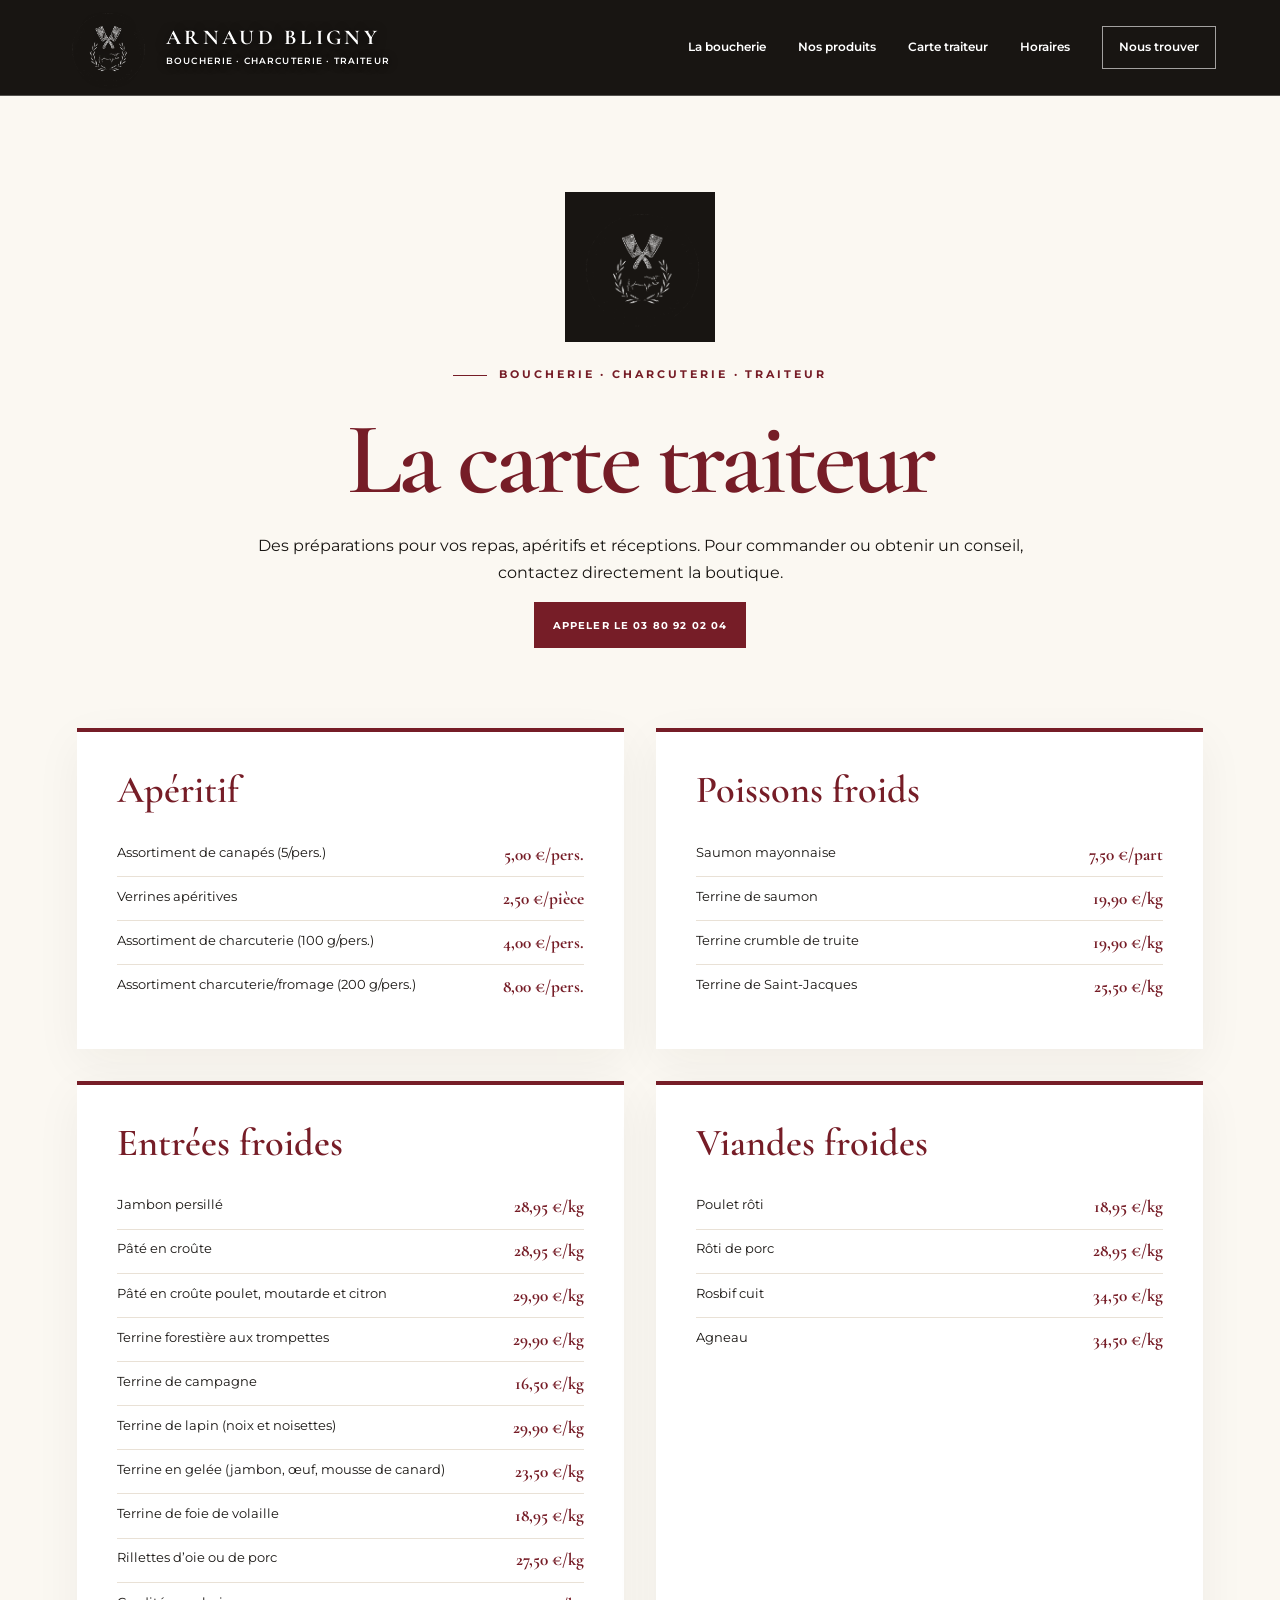
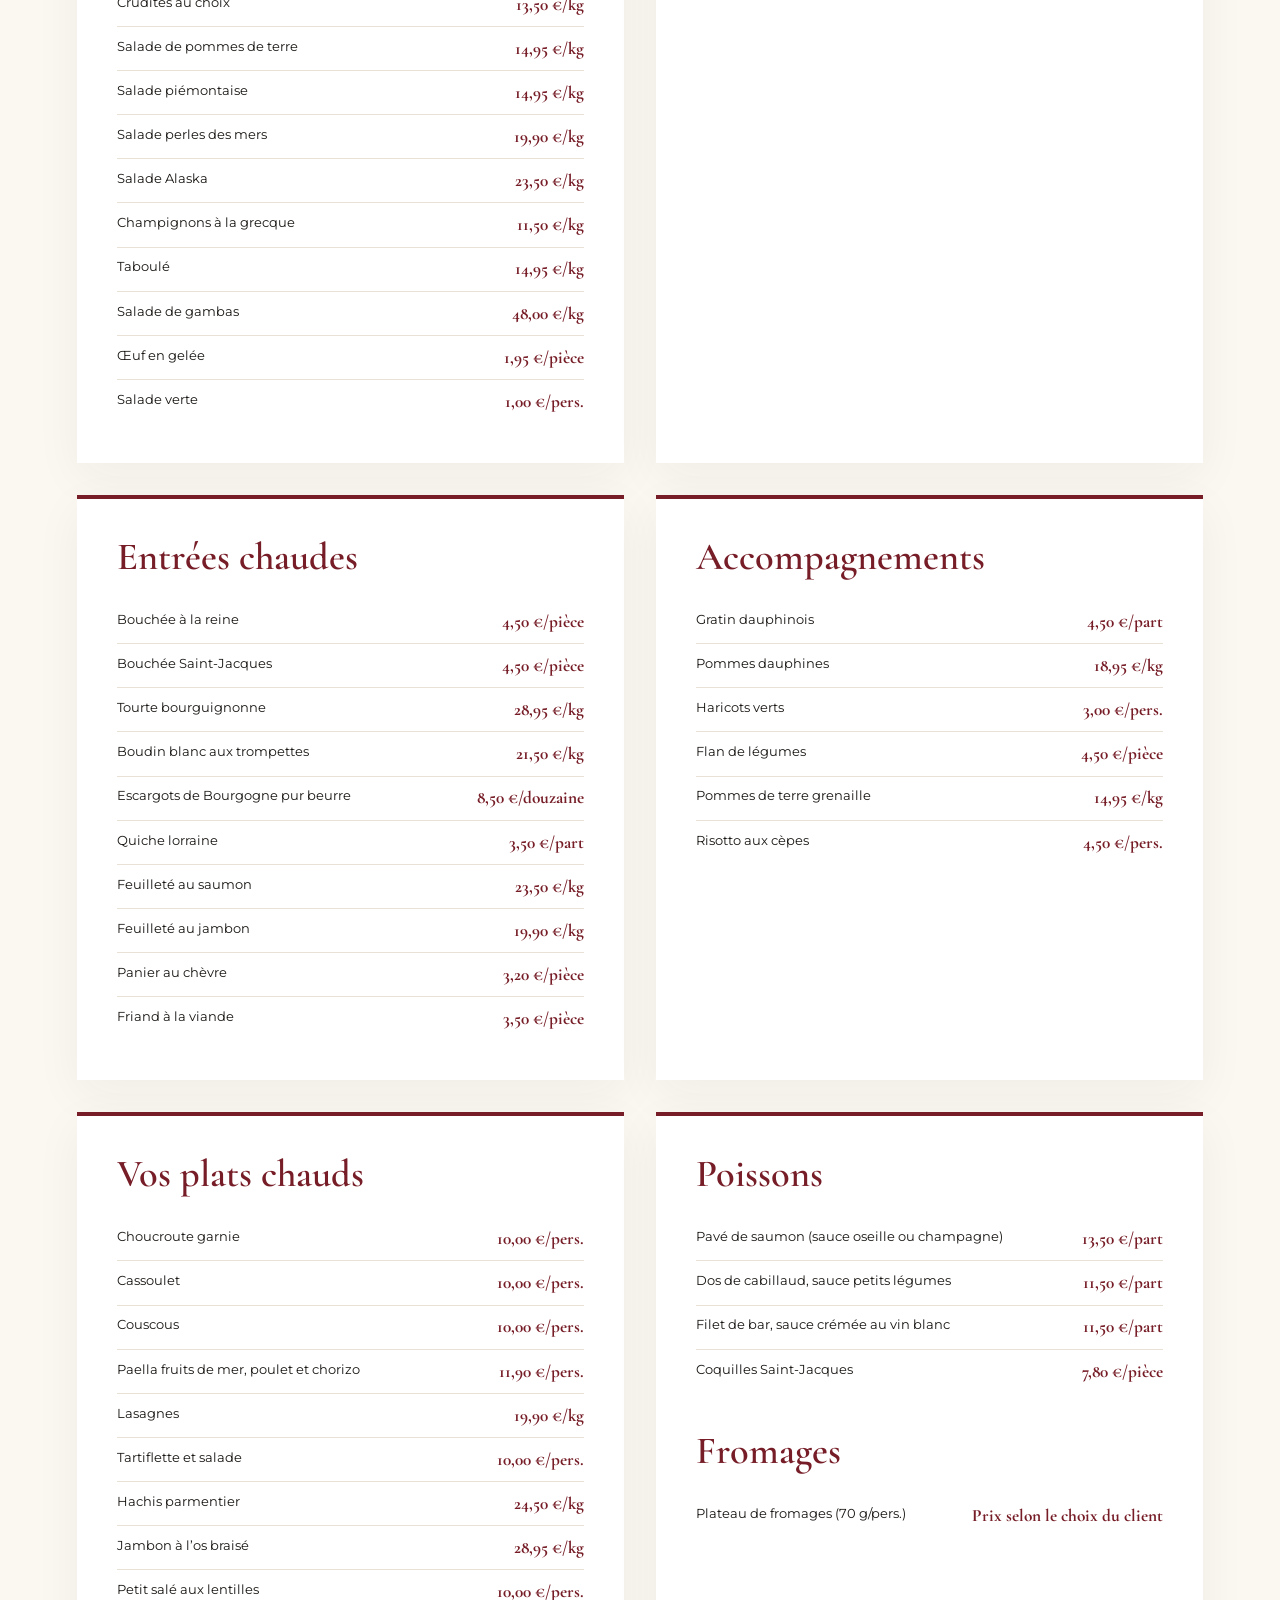
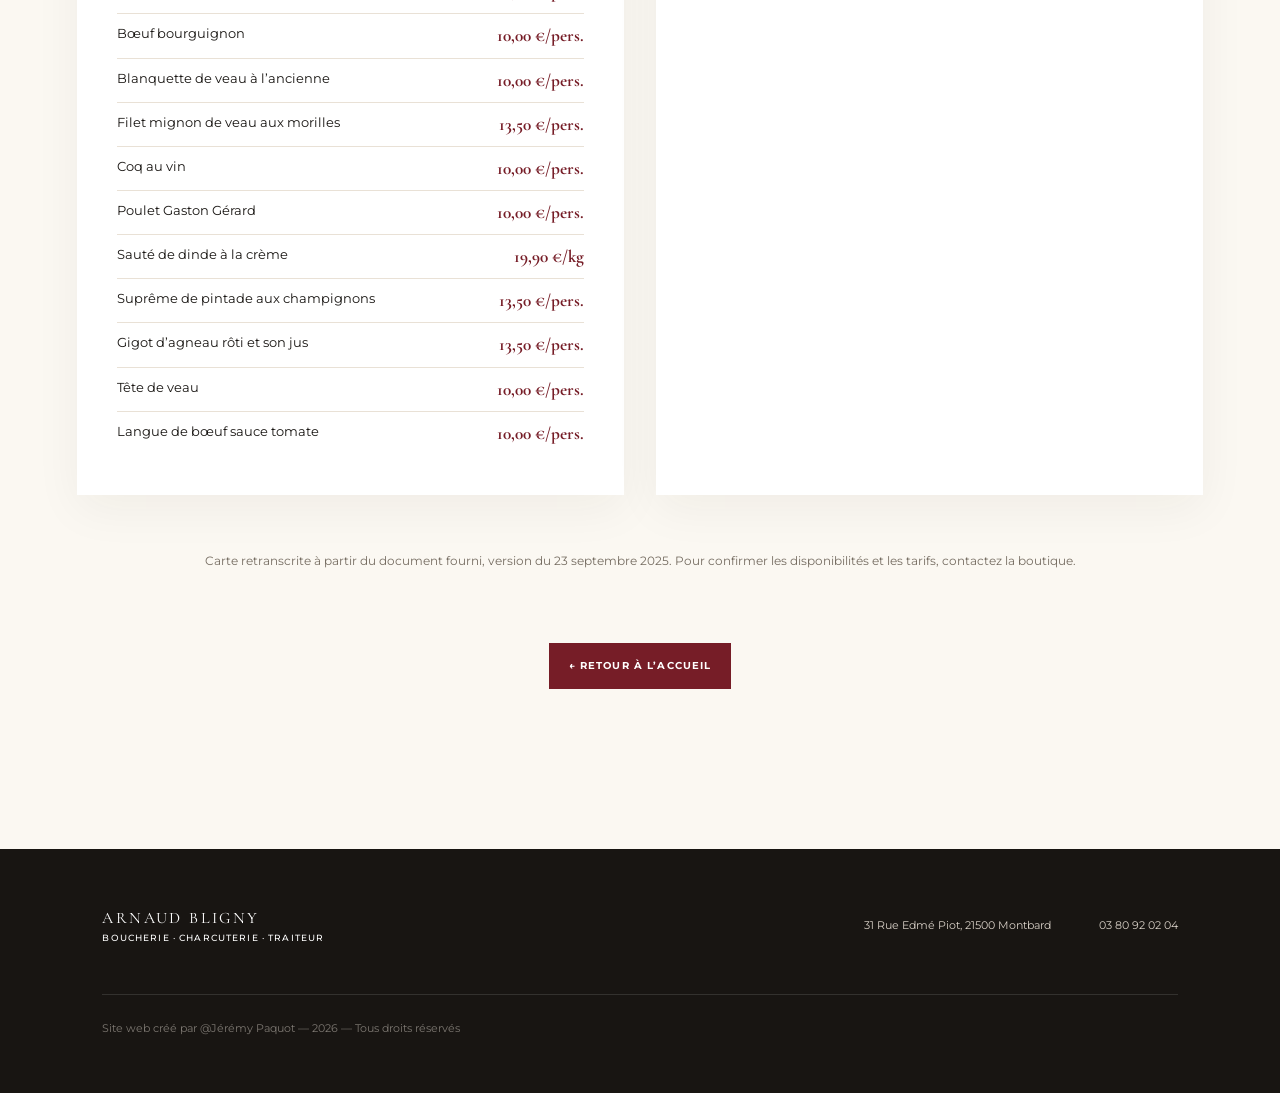
==== carte-traiteur.html @ 2e28af93 "Améliorer l'identité visuelle et ajouter la carte traiteur" ====
<!doctype html>
<html lang="fr">
<head>
  <meta charset="utf-8">
  <meta name="viewport" content="width=device-width, initial-scale=1">
  <title>Carte traiteur | Boucherie Arnaud Bligny à Montbard</title>
  <meta name="description" content="Découvrez la carte traiteur de la Boucherie Arnaud Bligny à Montbard : apéritifs, entrées, plats chauds, poissons et accompagnements.">
  <meta name="theme-color" content="#181512">
  <link rel="icon" href="assets/logo-transparent.png">
  <link rel="preconnect" href="https://fonts.googleapis.com">
  <link rel="preconnect" href="https://fonts.gstatic.com" crossorigin>
  <link href="https://fonts.googleapis.com/css2?family=Cormorant+Garamond:wght@500;600;700&family=Montserrat:wght@400;500;600;700&display=swap" rel="stylesheet">
  <link rel="stylesheet" href="style.css">
  <link rel="stylesheet" href="overrides.css">
</head>
<body class="menu-page">
  <a class="skip-link" href="#contenu">Aller au contenu</a>
  <header class="site-header">
    <a class="brand" href="index.html" aria-label="Retour à l'accueil"><img src="assets/logo-transparent.png" alt="Logo de la Boucherie Charcuterie Traiteur Arnaud Bligny"><span><b>Arnaud Bligny</b><small>Boucherie · Charcuterie · Traiteur</small></span></a>
    <button class="menu-toggle" aria-expanded="false" aria-controls="menu"><span></span><span></span><span></span><span class="sr-only">Ouvrir le menu</span></button>
    <nav id="menu" aria-label="Navigation principale"><a href="index.html#boucherie">La boucherie</a><a href="index.html#produits">Nos produits</a><a href="carte-traiteur.html" aria-current="page">Carte traiteur</a><a href="index.html#horaires">Horaires</a><a class="nav-cta" href="index.html#contact">Nous trouver</a></nav>
  </header>
  <main id="contenu">
    <header class="menu-hero">
      <img class="menu-logo" src="assets/logo-transparent.png" alt="Emblème Arnaud Bligny">
      <p class="eyebrow dark">Boucherie · Charcuterie · Traiteur</p>
      <h1>La carte traiteur</h1>
      <p>Des préparations pour vos repas, apéritifs et réceptions. Pour commander ou obtenir un conseil, contactez directement la boutique.</p>
      <a class="button primary" href="tel:+33380920204">Appeler le 03 80 92 02 04</a>
    </header>
    <div class="menu-sections">
      <section class="menu-card"><h2>Apéritif</h2><ul class="menu-items">
        <li><span>Assortiment de canapés (5/pers.)</span><strong>5,00 €/pers.</strong></li><li><span>Verrines apéritives</span><strong>2,50 €/pièce</strong></li><li><span>Assortiment de charcuterie (100 g/pers.)</span><strong>4,00 €/pers.</strong></li><li><span>Assortiment charcuterie/fromage (200 g/pers.)</span><strong>8,00 €/pers.</strong></li>
      </ul></section>
      <section class="menu-card"><h2>Poissons froids</h2><ul class="menu-items">
        <li><span>Saumon mayonnaise</span><strong>7,50 €/part</strong></li><li><span>Terrine de saumon</span><strong>19,90 €/kg</strong></li><li><span>Terrine crumble de truite</span><strong>19,90 €/kg</strong></li><li><span>Terrine de Saint-Jacques</span><strong>25,50 €/kg</strong></li>
      </ul></section>
      <section class="menu-card"><h2>Entrées froides</h2><ul class="menu-items">
        <li><span>Jambon persillé</span><strong>28,95 €/kg</strong></li><li><span>Pâté en croûte</span><strong>28,95 €/kg</strong></li><li><span>Pâté en croûte poulet, moutarde et citron</span><strong>29,90 €/kg</strong></li><li><span>Terrine forestière aux trompettes</span><strong>29,90 €/kg</strong></li><li><span>Terrine de campagne</span><strong>16,50 €/kg</strong></li><li><span>Terrine de lapin (noix et noisettes)</span><strong>29,90 €/kg</strong></li><li><span>Terrine en gelée (jambon, œuf, mousse de canard)</span><strong>23,50 €/kg</strong></li><li><span>Terrine de foie de volaille</span><strong>18,95 €/kg</strong></li><li><span>Rillettes d’oie ou de porc</span><strong>27,50 €/kg</strong></li><li><span>Crudités au choix</span><strong>13,50 €/kg</strong></li><li><span>Salade de pommes de terre</span><strong>14,95 €/kg</strong></li><li><span>Salade piémontaise</span><strong>14,95 €/kg</strong></li><li><span>Salade perles des mers</span><strong>19,90 €/kg</strong></li><li><span>Salade Alaska</span><strong>23,50 €/kg</strong></li><li><span>Champignons à la grecque</span><strong>11,50 €/kg</strong></li><li><span>Taboulé</span><strong>14,95 €/kg</strong></li><li><span>Salade de gambas</span><strong>48,00 €/kg</strong></li><li><span>Œuf en gelée</span><strong>1,95 €/pièce</strong></li><li><span>Salade verte</span><strong>1,00 €/pers.</strong></li>
      </ul></section>
      <section class="menu-card"><h2>Viandes froides</h2><ul class="menu-items">
        <li><span>Poulet rôti</span><strong>18,95 €/kg</strong></li><li><span>Rôti de porc</span><strong>28,95 €/kg</strong></li><li><span>Rosbif cuit</span><strong>34,50 €/kg</strong></li><li><span>Agneau</span><strong>34,50 €/kg</strong></li>
      </ul></section>
      <section class="menu-card"><h2>Entrées chaudes</h2><ul class="menu-items">
        <li><span>Bouchée à la reine</span><strong>4,50 €/pièce</strong></li><li><span>Bouchée Saint-Jacques</span><strong>4,50 €/pièce</strong></li><li><span>Tourte bourguignonne</span><strong>28,95 €/kg</strong></li><li><span>Boudin blanc aux trompettes</span><strong>21,50 €/kg</strong></li><li><span>Escargots de Bourgogne pur beurre</span><strong>8,50 €/douzaine</strong></li><li><span>Quiche lorraine</span><strong>3,50 €/part</strong></li><li><span>Feuilleté au saumon</span><strong>23,50 €/kg</strong></li><li><span>Feuilleté au jambon</span><strong>19,90 €/kg</strong></li><li><span>Panier au chèvre</span><strong>3,20 €/pièce</strong></li><li><span>Friand à la viande</span><strong>3,50 €/pièce</strong></li>
      </ul></section>
      <section class="menu-card"><h2>Accompagnements</h2><ul class="menu-items">
        <li><span>Gratin dauphinois</span><strong>4,50 €/part</strong></li><li><span>Pommes dauphines</span><strong>18,95 €/kg</strong></li><li><span>Haricots verts</span><strong>3,00 €/pers.</strong></li><li><span>Flan de légumes</span><strong>4,50 €/pièce</strong></li><li><span>Pommes de terre grenaille</span><strong>14,95 €/kg</strong></li><li><span>Risotto aux cèpes</span><strong>4,50 €/pers.</strong></li>
      </ul></section>
      <section class="menu-card"><h2>Vos plats chauds</h2><ul class="menu-items">
        <li><span>Choucroute garnie</span><strong>10,00 €/pers.</strong></li><li><span>Cassoulet</span><strong>10,00 €/pers.</strong></li><li><span>Couscous</span><strong>10,00 €/pers.</strong></li><li><span>Paella fruits de mer, poulet et chorizo</span><strong>11,90 €/pers.</strong></li><li><span>Lasagnes</span><strong>19,90 €/kg</strong></li><li><span>Tartiflette et salade</span><strong>10,00 €/pers.</strong></li><li><span>Hachis parmentier</span><strong>24,50 €/kg</strong></li><li><span>Jambon à l’os braisé</span><strong>28,95 €/kg</strong></li><li><span>Petit salé aux lentilles</span><strong>10,00 €/pers.</strong></li><li><span>Bœuf bourguignon</span><strong>10,00 €/pers.</strong></li><li><span>Blanquette de veau à l’ancienne</span><strong>10,00 €/pers.</strong></li><li><span>Filet mignon de veau aux morilles</span><strong>13,50 €/pers.</strong></li><li><span>Coq au vin</span><strong>10,00 €/pers.</strong></li><li><span>Poulet Gaston Gérard</span><strong>10,00 €/pers.</strong></li><li><span>Sauté de dinde à la crème</span><strong>19,90 €/kg</strong></li><li><span>Suprême de pintade aux champignons</span><strong>13,50 €/pers.</strong></li><li><span>Gigot d’agneau rôti et son jus</span><strong>13,50 €/pers.</strong></li><li><span>Tête de veau</span><strong>10,00 €/pers.</strong></li><li><span>Langue de bœuf sauce tomate</span><strong>10,00 €/pers.</strong></li>
      </ul></section>
      <section class="menu-card"><h2>Poissons</h2><ul class="menu-items">
        <li><span>Pavé de saumon (sauce oseille ou champagne)</span><strong>13,50 €/part</strong></li><li><span>Dos de cabillaud, sauce petits légumes</span><strong>11,50 €/part</strong></li><li><span>Filet de bar, sauce crémée au vin blanc</span><strong>11,50 €/part</strong></li><li><span>Coquilles Saint-Jacques</span><strong>7,80 €/pièce</strong></li>
      </ul><h2 style="margin-top:2.5rem">Fromages</h2><ul class="menu-items"><li><span>Plateau de fromages (70 g/pers.)</span><strong>Prix selon le choix du client</strong></li></ul></section>
    </div>
    <p class="menu-note">Carte retranscrite à partir du document fourni, version du 23 septembre 2025. Pour confirmer les disponibilités et les tarifs, contactez la boutique.</p>
    <div class="menu-back"><a class="button primary" href="index.html">← Retour à l’accueil</a></div>
  </main>
  <footer><div class="footer-brand">Arnaud Bligny <small>Boucherie · Charcuterie · Traiteur</small></div><p>31 Rue Edmé Piot, 21500 Montbard</p><a href="tel:+33380920204">03 80 92 02 04</a><p class="copyright">Site web créé par @Jérémy Paquot — 2026 — Tous droits réservés</p></footer>
  <script src="script.js?v=2"></script>
</body>
</html>
---- style.css ----
:root{--ink:#181512;--cream:#f4efe6;--paper:#fbf8f2;--wine:#761d27;--red:#9a2733;--gold:#b7965c;--muted:#756c61}*{box-sizing:border-box}html{scroll-behavior:smooth}body{margin:0;background:var(--paper);color:var(--ink);font-family:Montserrat,Arial,sans-serif;line-height:1.65}img{display:block;width:100%}a{color:inherit;text-decoration:none}.skip-link{position:fixed;left:1rem;top:-5rem;z-index:100;background:#fff;padding:.7rem 1rem}.skip-link:focus{top:1rem}.sr-only{position:absolute;width:1px;height:1px;overflow:hidden;clip:rect(0,0,0,0)}.site-header{height:96px;position:absolute;top:0;left:0;right:0;z-index:10;display:flex;align-items:center;justify-content:space-between;padding:0 5vw;color:#fff;border-bottom:1px solid #ffffff42}.brand{display:flex;align-items:center;gap:14px;text-transform:uppercase;letter-spacing:.18em;font-family:"Cormorant Garamond",serif;font-weight:700;font-size:1.15rem}.brand img{width:62px;height:62px;border-radius:50%;object-fit:cover}.brand small,.footer-brand small{display:block;font-family:Montserrat,sans-serif;font-size:.55rem;letter-spacing:.13em;font-weight:500}.site-header nav{display:flex;align-items:center;gap:2rem;font-size:.78rem;font-weight:600}.site-header nav a:not(.nav-cta){position:relative}.site-header nav a:not(.nav-cta):after{content:"";height:1px;width:0;background:#fff;position:absolute;left:0;bottom:-7px;transition:.25s}.site-header nav a:hover:after{width:100%}.nav-cta{border:1px solid #ffffff99;padding:.65rem 1rem}.menu-toggle{display:none;background:none;border:0;padding:.5rem}.menu-toggle span:not(.sr-only){display:block;width:26px;height:2px;background:#fff;margin:5px}.hero{height:min(900px,100vh);min-height:680px;position:relative;color:white;display:flex;align-items:center;overflow:hidden}.hero-image{position:absolute;inset:0;height:100%;object-fit:cover;object-position:center 45%;filter:saturate(.78)}.hero-shade{position:absolute;inset:0;background:linear-gradient(90deg,#120d0bd9 0%,#1b100b73 48%,#0806042b 100%),linear-gradient(0deg,#120d0b85,transparent 45%)}.hero-content{position:relative;width:min(800px,90%);margin-left:8vw;margin-top:70px}.eyebrow{text-transform:uppercase;font-size:.68rem;letter-spacing:.27em;font-weight:700;color:#e1c48f}.eyebrow:before{content:"";display:inline-block;width:34px;height:1px;background:currentColor;vertical-align:middle;margin-right:12px}.eyebrow.dark{color:var(--wine)}h1,h2,h3{font-family:"Cormorant Garamond",serif;line-height:.96;margin:.25em 0;font-weight:600}h1{font-size:clamp(4rem,8vw,7.5rem);letter-spacing:-.04em}h1 em{font-weight:500;color:#e9d3ad}.hero-text{font-size:1.05rem;max-width:540px;color:#eee5db}.actions{display:flex;gap:.8rem;flex-wrap:wrap;margin-top:2rem}.button{display:inline-block;padding:.9rem 1.2rem;text-transform:uppercase;font-size:.65rem;letter-spacing:.11em;font-weight:700;transition:.2s}.button.primary{background:var(--wine);color:white}.button.primary:hover{background:#5f1620;transform:translateY(-2px)}.button.ghost{border:1px solid #ffffffa3}.button.light{background:var(--cream);color:var(--ink)}.scroll{position:absolute;bottom:2rem;right:5vw;text-transform:uppercase;font-size:.6rem;letter-spacing:.18em}.scroll span{font-size:1.2rem;margin-left:.6rem}.section{padding:8rem 8vw}.intro{display:grid;grid-template-columns:1fr .78fr;gap:10vw;align-items:center}.section-copy h2,.hours h2,.contact h2{font-size:clamp(3.3rem,5vw,5.7rem)}.section-copy>p:not(.eyebrow){color:var(--muted);max-width:620px}.text-link{display:inline-block;margin-top:1.4rem;color:var(--wine);font-size:.76rem;text-transform:uppercase;letter-spacing:.1em;font-weight:700}.text-link span{margin-left:.5rem}.shop-frame{margin:0;position:relative}.shop-frame:before{content:"";position:absolute;inset:-20px 20px 30px -20px;border:1px solid var(--gold);z-index:-1}.shop-frame img{aspect-ratio:4/5;object-fit:cover}.shop-frame figcaption{text-transform:uppercase;font-size:.57rem;letter-spacing:.15em;margin-top:.8rem;color:var(--muted)}.products{background:var(--ink);color:white}.section-heading{text-align:center;max-width:700px;margin:0 auto 4rem}.section-heading h2{font-size:clamp(3.4rem,6vw,6rem)}.section-heading>p:last-child{color:#aaa097}.product-grid{display:grid;grid-template-columns:repeat(3,1fr);border-top:1px solid #ffffff26;border-bottom:1px solid #ffffff26}.product-grid article{padding:3rem;border-right:1px solid #ffffff26}.product-grid article:last-child{border:0}.product-grid span{font-size:.62rem;color:var(--gold)}.product-grid h3{font-size:2.6rem}.product-grid p{font-size:.88rem;color:#aaa097}.wide-photo{margin:5rem 0 0;overflow:hidden;max-height:460px}.wide-photo img{height:460px;object-fit:cover;image-rendering:auto}.hours{display:grid;grid-template-columns:.75fr 1.25fr;gap:9vw;background:var(--cream)}.status{display:flex;align-items:center;gap:.6rem;margin-top:2rem;font-size:.73rem;text-transform:uppercase;letter-spacing:.08em}.status i{width:8px;height:8px;border-radius:50%;background:var(--gold)}.status.open i{background:#3f8959}.hours-list>div{display:flex;justify-content:space-between;gap:2rem;padding:1.15rem 0;border-bottom:1px solid #cfc5b6}.hours-list strong{text-transform:uppercase;font-size:.72rem;letter-spacing:.1em}.hours-list span{font-family:"Cormorant Garamond",serif;font-size:1.25rem}.hours-list b{color:var(--gold);padding:0 .4rem}.hours-list .today{color:var(--wine);font-weight:700}.press{padding:0;display:grid;grid-template-columns:1.15fr .85fr;background:var(--wine);color:white}.press-photo img{height:100%;min-height:600px;object-fit:cover}.press-copy{padding:8vw 7vw;display:flex;flex-direction:column;justify-content:center}.press-copy .source{font-size:.7rem;text-transform:uppercase;letter-spacing:.12em;color:#d9b8b6}.press-copy h2{font-size:clamp(3rem,5vw,5.2rem);margin:.5em 0}.press-copy p:not(.eyebrow){color:#ead8d7}.press-copy .button{align-self:flex-start;margin-top:1.5rem}.contact{display:grid;grid-template-columns:1fr 1fr;padding-bottom:0;gap:0}.contact-card{padding:5vw;background:var(--cream)}.contact-card>img{width:100px;height:100px;border-radius:50%;object-fit:cover;float:right}.contact-card address{font-style:normal;color:var(--muted);margin:1.5rem 0}.phone{font-family:"Cormorant Garamond",serif;font-size:2rem;color:var(--wine)}.contact-photo{position:relative}.contact-photo img{height:100%;min-height:590px;object-fit:cover}.contact-photo span{position:absolute;left:2rem;bottom:2rem;background:#fff;padding:.8rem 1rem;text-transform:uppercase;font-size:.62rem;letter-spacing:.1em;font-weight:700}footer{padding:3.5rem 8vw;background:var(--ink);color:#d8d0c7;display:grid;grid-template-columns:1fr auto auto;align-items:center;gap:3rem;font-size:.7rem}footer .footer-brand{color:white;font-family:"Cormorant Garamond",serif;text-transform:uppercase;letter-spacing:.15em;font-size:1rem}.copyright{grid-column:1/-1;border-top:1px solid #ffffff1e;padding-top:1.5rem;margin:0;color:#7c7771}.reveal{opacity:0;transform:translateY(22px);transition:opacity .7s ease,transform .7s ease}.reveal.visible{opacity:1;transform:none}@media(max-width:900px){.site-header{height:78px;padding:0 1.2rem}.brand img{width:50px;height:50px}.brand{font-size:.9rem}.menu-toggle{display:block;position:relative;z-index:2}.site-header nav{display:none;position:absolute;top:0;right:0;width:min(320px,85vw);height:100vh;background:var(--ink);padding:7rem 2rem;flex-direction:column;align-items:stretch}.site-header nav.open{display:flex}.hero-content{margin-left:6vw}.section{padding:6rem 6vw}.intro,.hours,.contact{grid-template-columns:1fr}.intro{gap:5rem}.shop-frame{width:85%;margin-left:auto}.product-grid{grid-template-columns:1fr}.product-grid article{border-right:0;border-bottom:1px solid #ffffff26;padding:2rem}.press{grid-template-columns:1fr}.press-photo img{min-height:0;aspect-ratio:4/3}.press-copy{padding:5rem 6vw}.contact{padding:5rem 6vw 0}.contact-photo img{min-height:400px}footer{grid-template-columns:1fr 1fr}}@media(max-width:560px){.brand small{display:none}.hero{min-height:700px}.hero-content{margin:50px 5vw 0;width:90%}h1{font-size:3.65rem}.hero-text{font-size:.9rem}.actions .button{width:100%;text-align:center}.section{padding:5rem 5vw}.section-copy h2,.hours h2,.contact h2{font-size:3.2rem}.shop-frame{width:92%}.hours{gap:2rem}.hours-list>div{display:block}.hours-list span{display:block;margin-top:.15rem;font-size:1.15rem}.press-copy h2{font-size:3.1rem}.contact{padding:4rem 0 0}.contact-card{padding:4rem 6vw}.contact-card>img{width:78px;height:78px}.contact-photo img{min-height:330px}footer{grid-template-columns:1fr;gap:1rem}.copyright{grid-column:auto}}@media(prefers-reduced-motion:reduce){html{scroll-behavior:auto}.reveal{opacity:1;transform:none;transition:none}}
---- overrides.css ----
/* Identité visuelle et ajustements 2026 */
.brand{gap:16px;font-weight:400}.brand img{width:86px;height:86px;border-radius:0;object-fit:contain;filter:drop-shadow(0 2px 8px #0009)}.brand b{display:block;font-size:1.32rem;line-height:1;color:#fff;text-shadow:0 2px 12px #000;font-weight:700}.brand small{font-weight:600;margin-top:6px;text-shadow:0 1px 8px #000}.hero-image{object-position:center 44%;filter:saturate(.88) contrast(1.04)}.wide-photo{margin:4rem auto 0;width:min(580px,100%);height:auto;max-height:none;border:10px solid #292522}.wide-photo img{height:auto;min-height:190px}.menu-invite{display:flex;align-items:center;justify-content:space-between;gap:2rem;width:min(900px,100%);margin:3rem auto 0;padding:2rem 0;border-top:1px solid #ffffff26}.menu-invite p{margin:0;color:#cfc6bd}.menu-invite p span{display:block;text-transform:uppercase;letter-spacing:.13em;font-size:.62rem;color:var(--gold);margin-bottom:.25rem}.holiday{margin-top:2rem;padding:1.2rem 1.3rem;border-left:3px solid var(--wine);background:#fff8}.holiday strong{display:block;text-transform:uppercase;color:var(--wine);letter-spacing:.1em;font-size:.7rem}.holiday span{display:block;margin-top:.25rem;font-size:.84rem;color:var(--muted)}.contact-card>img{width:130px;height:130px;border-radius:0;object-fit:contain;background:var(--ink);padding:8px}
@media(max-width:900px){.site-header{height:88px}.brand img{width:72px;height:72px}.brand b{font-size:1.05rem}.menu-invite{align-items:flex-start;flex-direction:column}}
@media(max-width:560px){.brand img{width:66px;height:66px}.brand b{font-size:.92rem;letter-spacing:.13em}}

/* Page carte traiteur */
.menu-page{background:var(--paper)}.menu-page .site-header{position:relative;background:var(--ink)}.menu-page main{padding:6rem 6vw}.menu-hero{text-align:center;max-width:800px;margin:0 auto 5rem}.menu-hero .menu-logo{width:150px;height:150px;object-fit:contain;background:var(--ink);padding:8px;margin:0 auto 1.5rem}.menu-hero h1{font-size:clamp(4rem,8vw,7rem);color:var(--wine)}.menu-hero>p:last-child{max-width:600px;margin:1.5rem auto;color:var(--muted)}.menu-sections{display:grid;grid-template-columns:repeat(2,minmax(0,1fr));gap:2rem;max-width:1250px;margin:0 auto}.menu-card{background:white;padding:2.5rem;border-top:4px solid var(--wine);box-shadow:0 14px 45px #2b21110d}.menu-card h2{font-size:2.4rem;color:var(--wine);margin:0 0 1.5rem}.menu-items{list-style:none;padding:0;margin:0}.menu-items li{display:grid;grid-template-columns:1fr auto;gap:1rem;padding:.62rem 0;border-bottom:1px solid #e9e1d6;line-height:1.35}.menu-items li:last-child{border-bottom:0}.menu-items span{font-size:.84rem}.menu-items strong{white-space:nowrap;color:var(--wine);font-family:"Cormorant Garamond",serif;font-size:1.08rem}.menu-note{max-width:1250px;margin:2rem auto 0;padding:1.5rem;text-align:center;color:var(--muted);font-size:.76rem}.menu-back{display:flex;justify-content:center;margin:3rem 0 0}.menu-page footer{margin-top:4rem}
@media(max-width:800px){.menu-page main{padding:4rem 5vw}.menu-sections{grid-template-columns:1fr}.menu-card{padding:1.6rem}.menu-items li{grid-template-columns:1fr}.menu-items strong{margin-top:-.3rem}.menu-page .site-header nav a{color:white}}
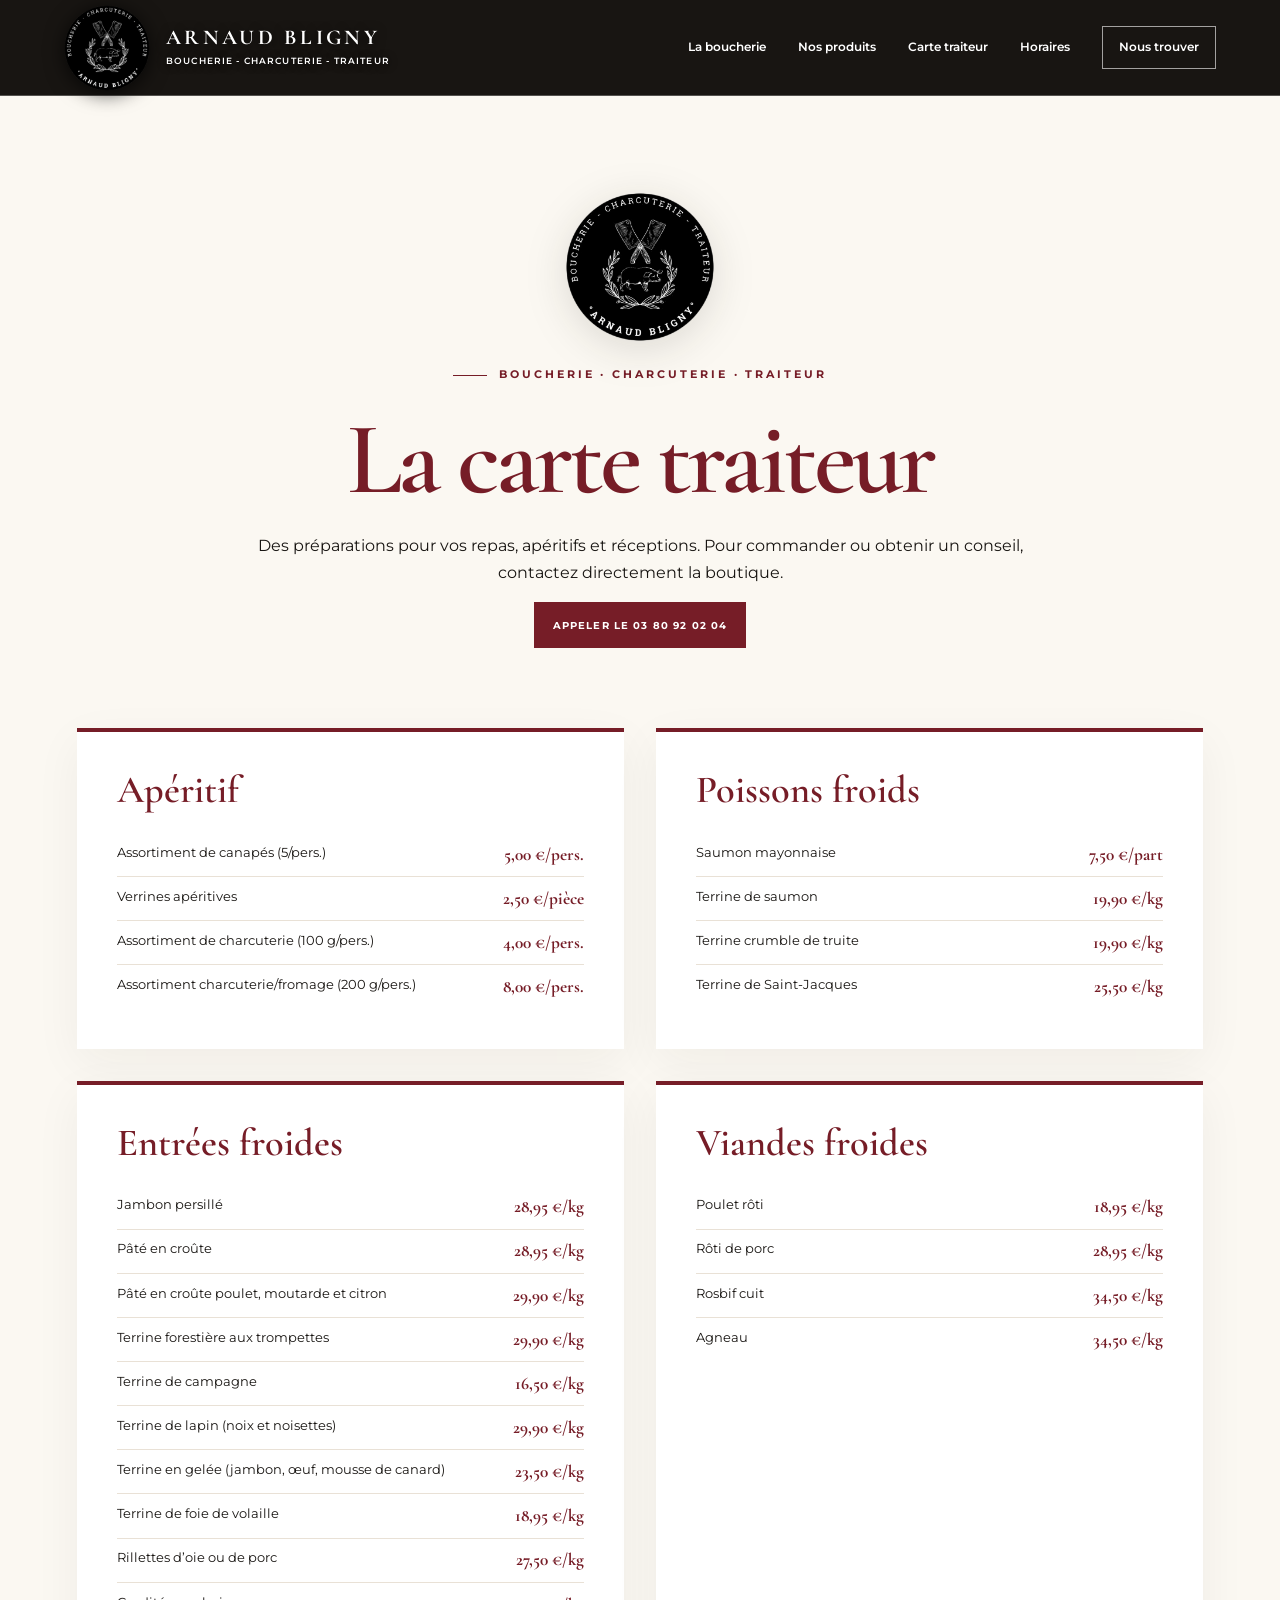
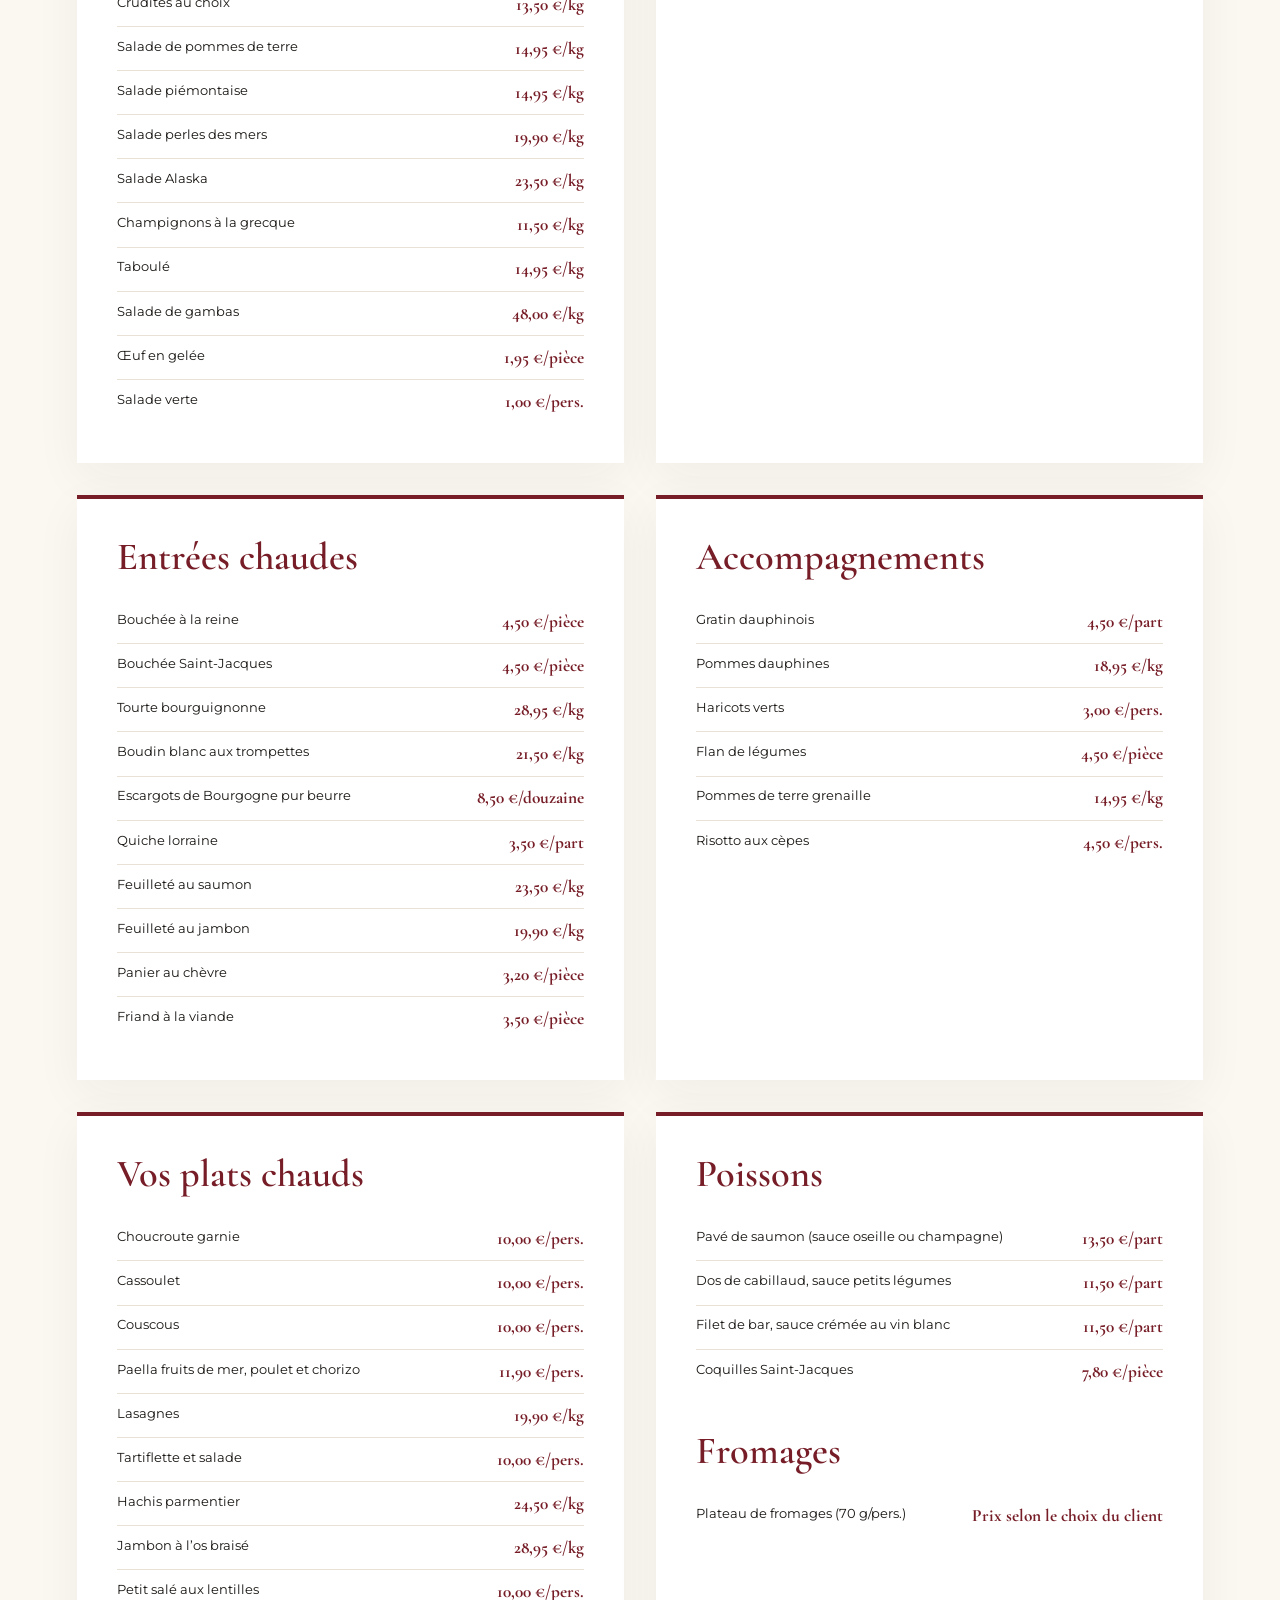
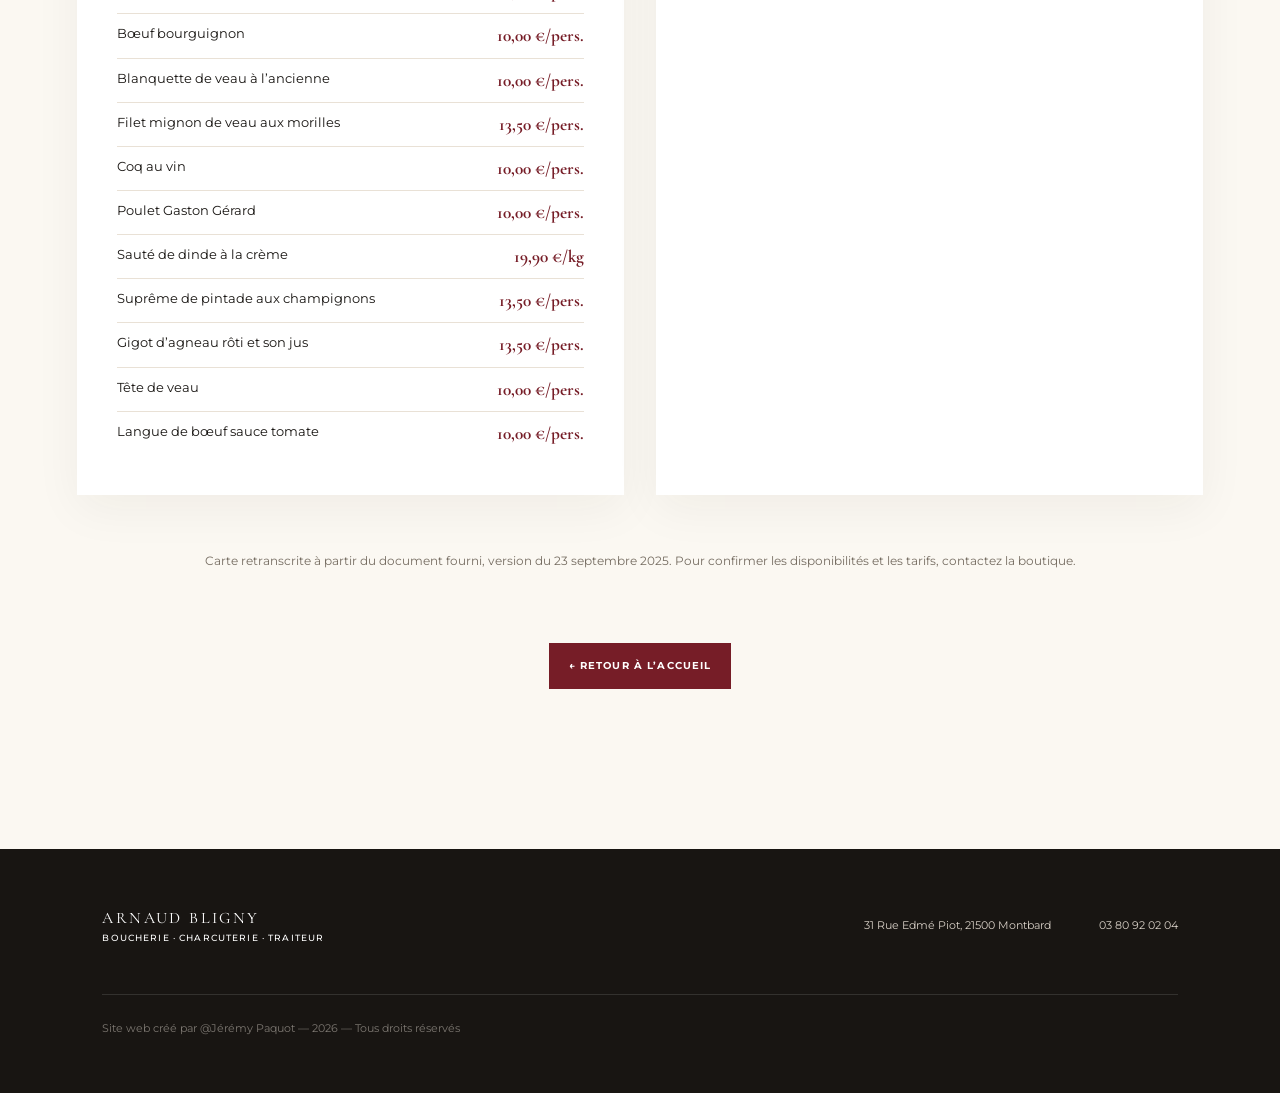
==== commit a30fc048: "Harmoniser le sous-titre de l’en-tête" ====
--- a/carte-traiteur.html
+++ b/carte-traiteur.html
@@ -16,7 +16,7 @@
 <body class="menu-page">
   <a class="skip-link" href="#contenu">Aller au contenu</a>
   <header class="site-header">
-    <a class="brand" href="index.html" aria-label="Retour à l'accueil"><img src="assets/logo-transparent.png" alt="Logo de la Boucherie Charcuterie Traiteur Arnaud Bligny"><span><b>Arnaud Bligny</b><small>Boucherie · Charcuterie · Traiteur</small></span></a>
+    <a class="brand" href="index.html" aria-label="Retour à l'accueil"><img src="assets/logo-transparent.png" alt="Logo de la Boucherie Charcuterie Traiteur Arnaud Bligny"><span><b>Arnaud Bligny</b><small>Boucherie - Charcuterie - Traiteur</small></span></a>
     <button class="menu-toggle" aria-expanded="false" aria-controls="menu"><span></span><span></span><span></span><span class="sr-only">Ouvrir le menu</span></button>
     <nav id="menu" aria-label="Navigation principale"><a href="index.html#boucherie">La boucherie</a><a href="index.html#produits">Nos produits</a><a href="carte-traiteur.html" aria-current="page">Carte traiteur</a><a href="index.html#horaires">Horaires</a><a class="nav-cta" href="index.html#contact">Nous trouver</a></nav>
   </header>
--- a/overrides.css
+++ b/overrides.css
@@ -1,8 +1,12 @@
 /* Identité visuelle et ajustements 2026 */
-.brand{gap:16px;font-weight:400}.brand img{width:86px;height:86px;border-radius:0;object-fit:contain;filter:drop-shadow(0 2px 8px #0009)}.brand b{display:block;font-size:1.32rem;line-height:1;color:#fff;text-shadow:0 2px 12px #000;font-weight:700}.brand small{font-weight:600;margin-top:6px;text-shadow:0 1px 8px #000}.hero-image{object-position:center 44%;filter:saturate(.88) contrast(1.04)}.wide-photo{margin:4rem auto 0;width:min(580px,100%);height:auto;max-height:none;border:10px solid #292522}.wide-photo img{height:auto;min-height:190px}.menu-invite{display:flex;align-items:center;justify-content:space-between;gap:2rem;width:min(900px,100%);margin:3rem auto 0;padding:2rem 0;border-top:1px solid #ffffff26}.menu-invite p{margin:0;color:#cfc6bd}.menu-invite p span{display:block;text-transform:uppercase;letter-spacing:.13em;font-size:.62rem;color:var(--gold);margin-bottom:.25rem}.holiday{margin-top:2rem;padding:1.2rem 1.3rem;border-left:3px solid var(--wine);background:#fff8}.holiday strong{display:block;text-transform:uppercase;color:var(--wine);letter-spacing:.1em;font-size:.7rem}.holiday span{display:block;margin-top:.25rem;font-size:.84rem;color:var(--muted)}.contact-card>img{width:130px;height:130px;border-radius:0;object-fit:contain;background:var(--ink);padding:8px}
+.brand{gap:16px;font-weight:400}.brand img{width:86px;height:86px;border-radius:50%;object-fit:contain;filter:drop-shadow(0 3px 10px #000b)}.brand b{display:block;font-size:1.32rem;line-height:1;color:#fff;text-shadow:0 2px 12px #000;font-weight:700}.brand small{font-weight:600;margin-top:6px;text-shadow:0 1px 8px #000}.hero-image{object-position:center 44%;filter:saturate(.88) contrast(1.04)}.wide-photo{margin:4rem auto 0;width:min(580px,100%);height:auto;max-height:none;border:10px solid #292522}.wide-photo img{height:auto;min-height:190px}.menu-invite{display:flex;align-items:center;justify-content:space-between;gap:2rem;width:min(900px,100%);margin:3rem auto 0;padding:2rem 0;border-top:1px solid #ffffff26}.menu-invite p{margin:0;color:#cfc6bd}.menu-invite p span{display:block;text-transform:uppercase;letter-spacing:.13em;font-size:.62rem;color:var(--gold);margin-bottom:.25rem}.holiday{margin-top:2rem;padding:1.2rem 1.3rem;border-left:3px solid var(--wine);background:#fff8}.holiday strong{display:block;text-transform:uppercase;color:var(--wine);letter-spacing:.1em;font-size:.7rem}.holiday span{display:block;margin-top:.25rem;font-size:.84rem;color:var(--muted)}.contact-card>img{width:130px;height:130px;border-radius:50%;object-fit:contain;background:transparent;padding:0;filter:drop-shadow(0 8px 20px #18151222)}
+
+/* Section produits plus compacte et plus lisible */
+.products.section{padding-top:5.25rem;padding-bottom:5.25rem}.products .section-heading{margin-bottom:2.6rem}.products .section-heading h2{font-size:clamp(3rem,5vw,4.8rem)}.products .section-heading>p:last-child{max-width:610px;margin:1rem auto 0}.products .product-grid{width:min(1100px,100%);margin:0 auto;gap:1rem;border:0}.products .product-grid article{position:relative;min-height:0;padding:2rem 2rem 1.8rem;background:#211e1b;border:1px solid #ffffff17}.products .product-grid article:last-child{border:1px solid #ffffff17}.products .product-grid span{display:inline-flex;align-items:center;justify-content:center;width:30px;height:30px;border:1px solid #b7965c66;border-radius:50%;font-size:.58rem}.products .product-grid h3{font-size:2.15rem;margin:.55rem 0}.products .product-grid p{margin:0;font-size:.82rem;line-height:1.55}.products .wide-photo{margin-top:3.25rem}.products .menu-invite{margin-top:2.25rem;padding-top:1.5rem}
 @media(max-width:900px){.site-header{height:88px}.brand img{width:72px;height:72px}.brand b{font-size:1.05rem}.menu-invite{align-items:flex-start;flex-direction:column}}
 @media(max-width:560px){.brand img{width:66px;height:66px}.brand b{font-size:.92rem;letter-spacing:.13em}}
 
 /* Page carte traiteur */
-.menu-page{background:var(--paper)}.menu-page .site-header{position:relative;background:var(--ink)}.menu-page main{padding:6rem 6vw}.menu-hero{text-align:center;max-width:800px;margin:0 auto 5rem}.menu-hero .menu-logo{width:150px;height:150px;object-fit:contain;background:var(--ink);padding:8px;margin:0 auto 1.5rem}.menu-hero h1{font-size:clamp(4rem,8vw,7rem);color:var(--wine)}.menu-hero>p:last-child{max-width:600px;margin:1.5rem auto;color:var(--muted)}.menu-sections{display:grid;grid-template-columns:repeat(2,minmax(0,1fr));gap:2rem;max-width:1250px;margin:0 auto}.menu-card{background:white;padding:2.5rem;border-top:4px solid var(--wine);box-shadow:0 14px 45px #2b21110d}.menu-card h2{font-size:2.4rem;color:var(--wine);margin:0 0 1.5rem}.menu-items{list-style:none;padding:0;margin:0}.menu-items li{display:grid;grid-template-columns:1fr auto;gap:1rem;padding:.62rem 0;border-bottom:1px solid #e9e1d6;line-height:1.35}.menu-items li:last-child{border-bottom:0}.menu-items span{font-size:.84rem}.menu-items strong{white-space:nowrap;color:var(--wine);font-family:"Cormorant Garamond",serif;font-size:1.08rem}.menu-note{max-width:1250px;margin:2rem auto 0;padding:1.5rem;text-align:center;color:var(--muted);font-size:.76rem}.menu-back{display:flex;justify-content:center;margin:3rem 0 0}.menu-page footer{margin-top:4rem}
+.menu-page{background:var(--paper)}.menu-page .site-header{position:relative;background:var(--ink)}.menu-page main{padding:6rem 6vw}.menu-hero{text-align:center;max-width:800px;margin:0 auto 5rem}.menu-hero .menu-logo{width:150px;height:150px;object-fit:contain;background:transparent;padding:0;border-radius:50%;filter:drop-shadow(0 8px 20px #18151222);margin:0 auto 1.5rem}.menu-hero h1{font-size:clamp(4rem,8vw,7rem);color:var(--wine)}.menu-hero>p:last-child{max-width:600px;margin:1.5rem auto;color:var(--muted)}.menu-sections{display:grid;grid-template-columns:repeat(2,minmax(0,1fr));gap:2rem;max-width:1250px;margin:0 auto}.menu-card{background:white;padding:2.5rem;border-top:4px solid var(--wine);box-shadow:0 14px 45px #2b21110d}.menu-card h2{font-size:2.4rem;color:var(--wine);margin:0 0 1.5rem}.menu-items{list-style:none;padding:0;margin:0}.menu-items li{display:grid;grid-template-columns:1fr auto;gap:1rem;padding:.62rem 0;border-bottom:1px solid #e9e1d6;line-height:1.35}.menu-items li:last-child{border-bottom:0}.menu-items span{font-size:.84rem}.menu-items strong{white-space:nowrap;color:var(--wine);font-family:"Cormorant Garamond",serif;font-size:1.08rem}.menu-note{max-width:1250px;margin:2rem auto 0;padding:1.5rem;text-align:center;color:var(--muted);font-size:.76rem}.menu-back{display:flex;justify-content:center;margin:3rem 0 0}.menu-page footer{margin-top:4rem}
 @media(max-width:800px){.menu-page main{padding:4rem 5vw}.menu-sections{grid-template-columns:1fr}.menu-card{padding:1.6rem}.menu-items li{grid-template-columns:1fr}.menu-items strong{margin-top:-.3rem}.menu-page .site-header nav a{color:white}}
+
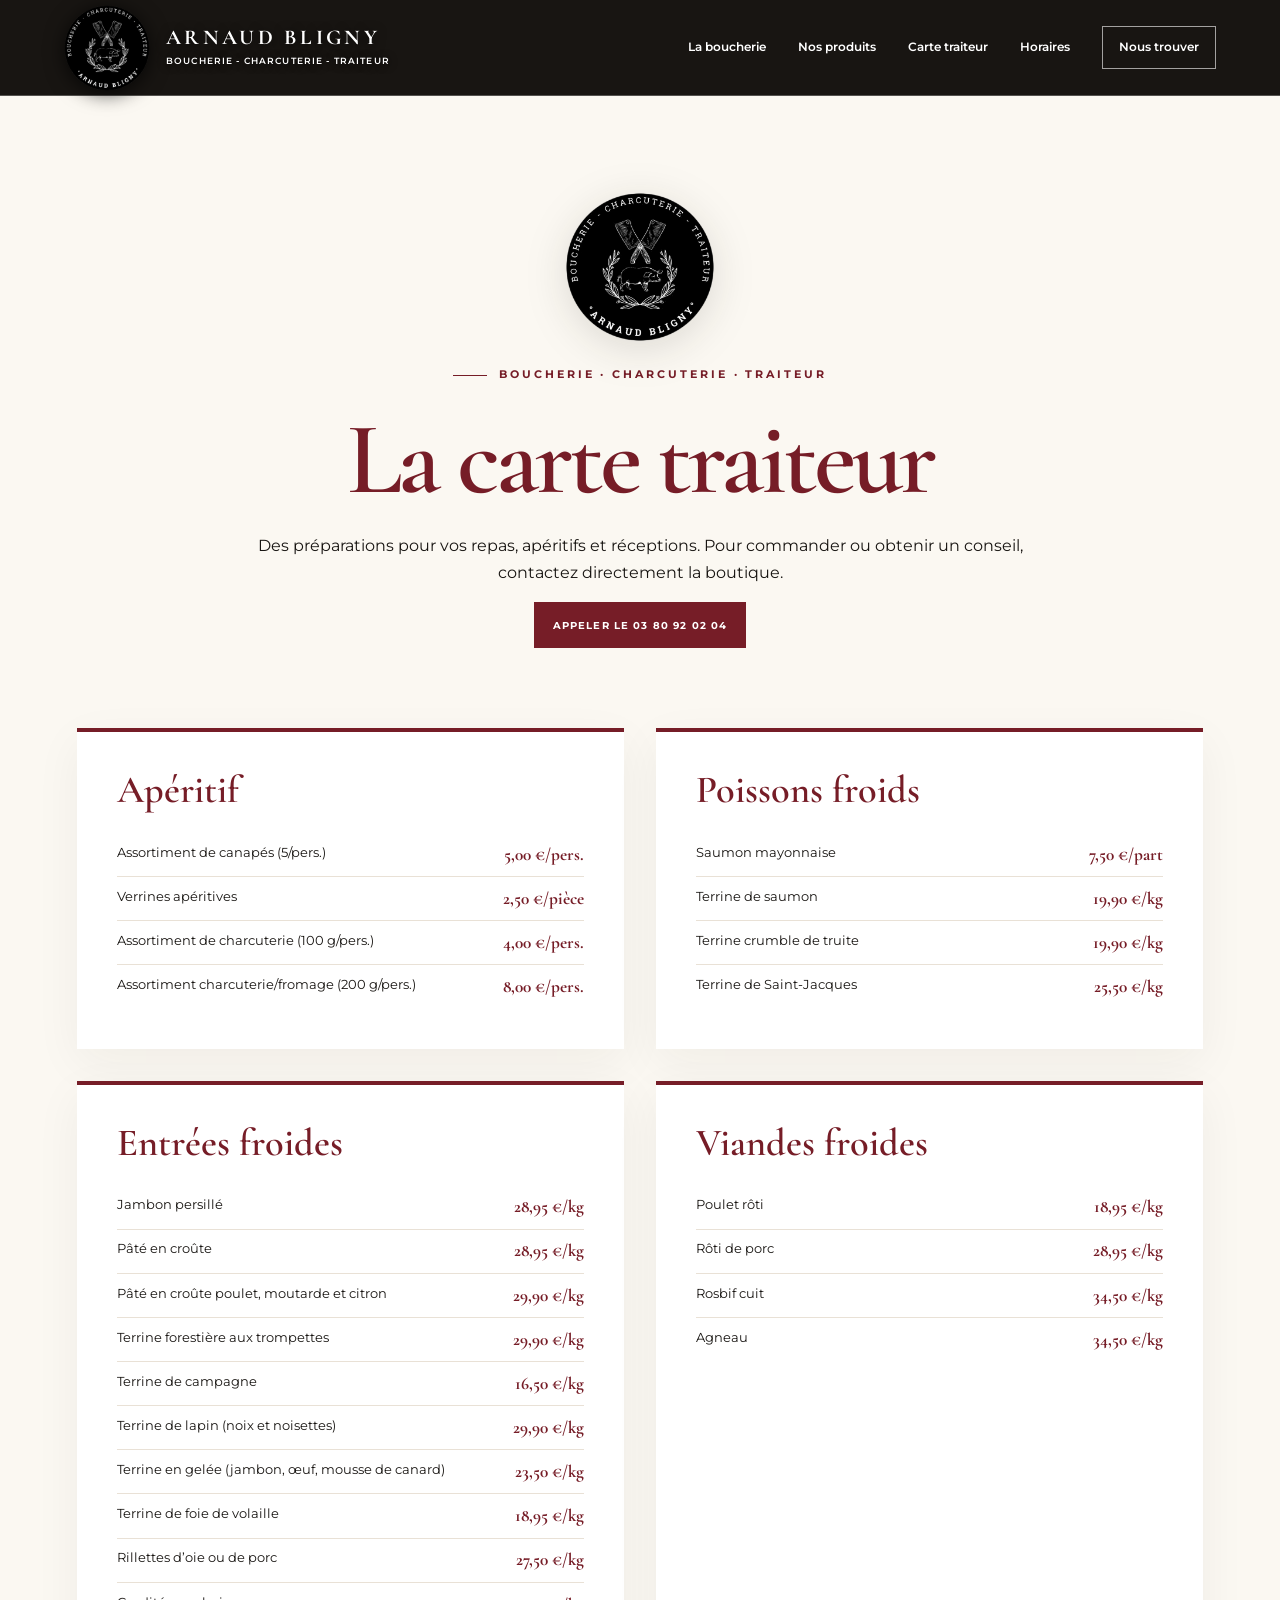
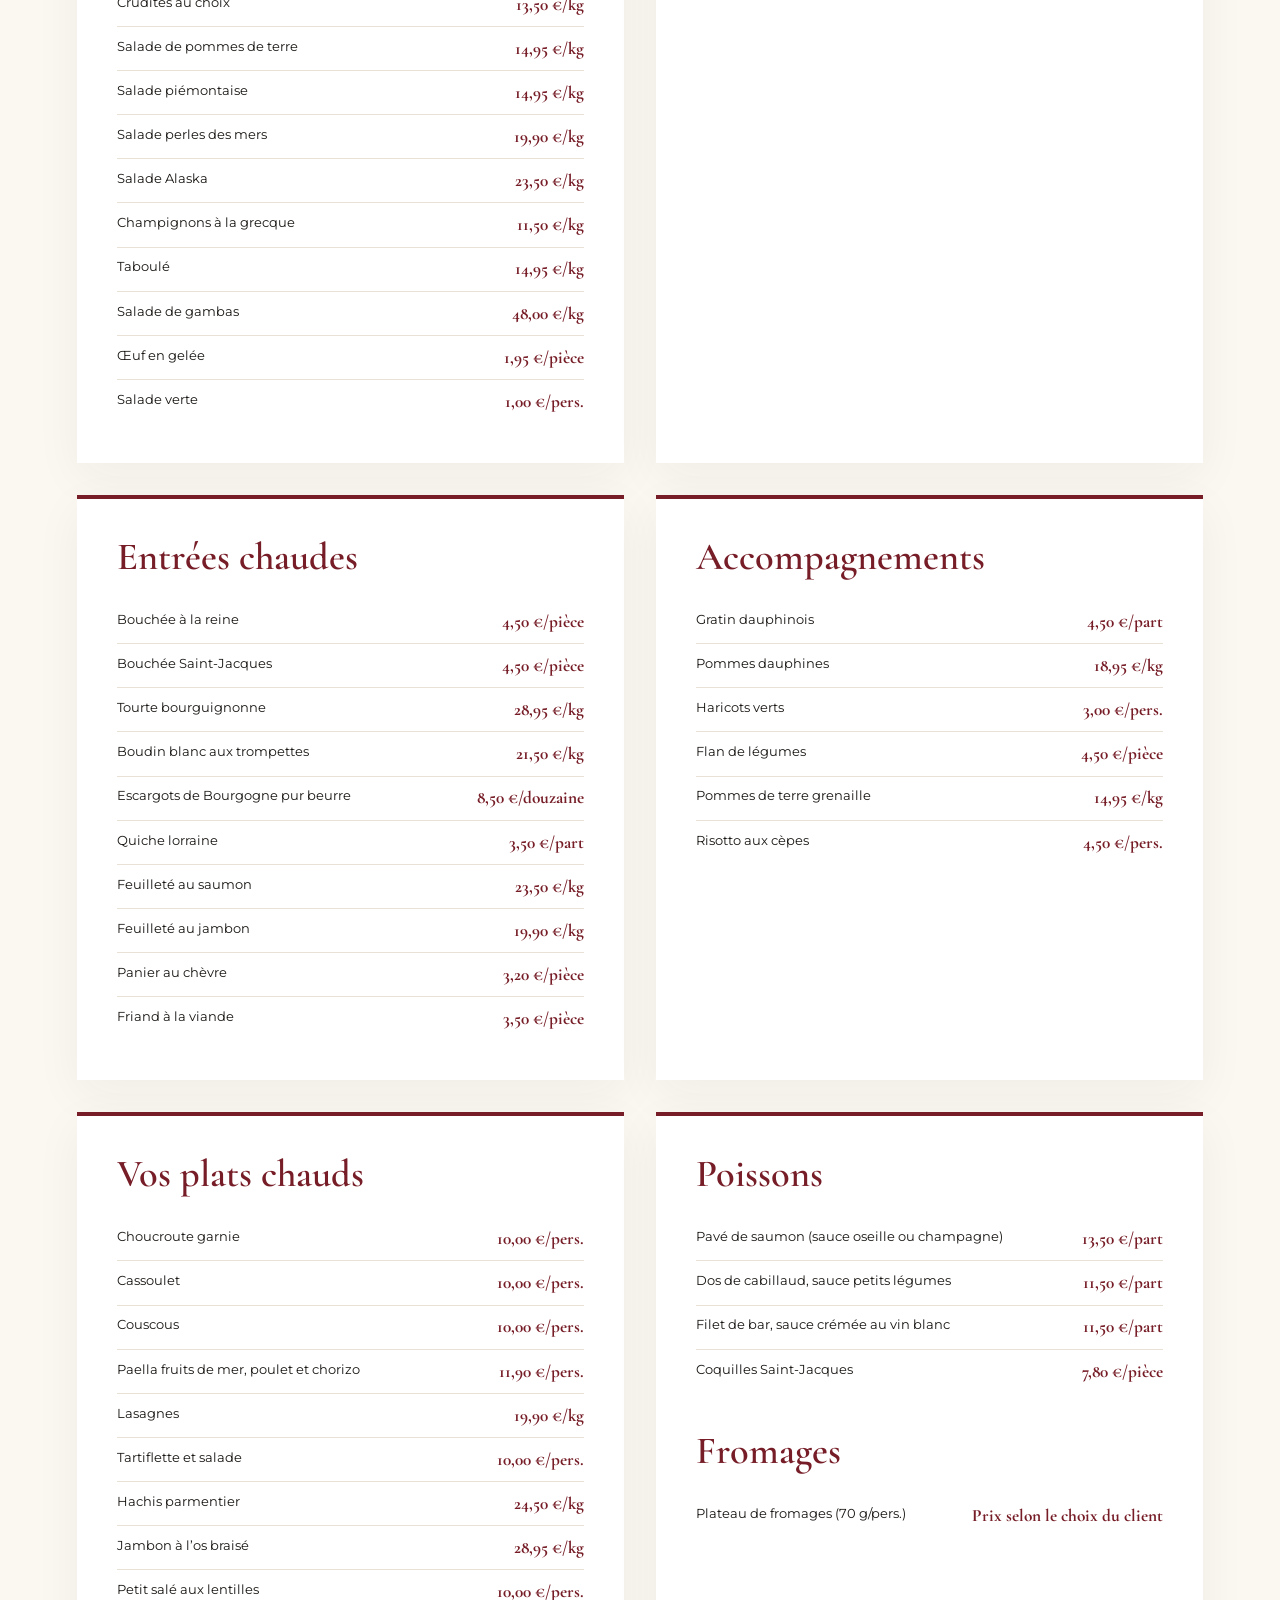
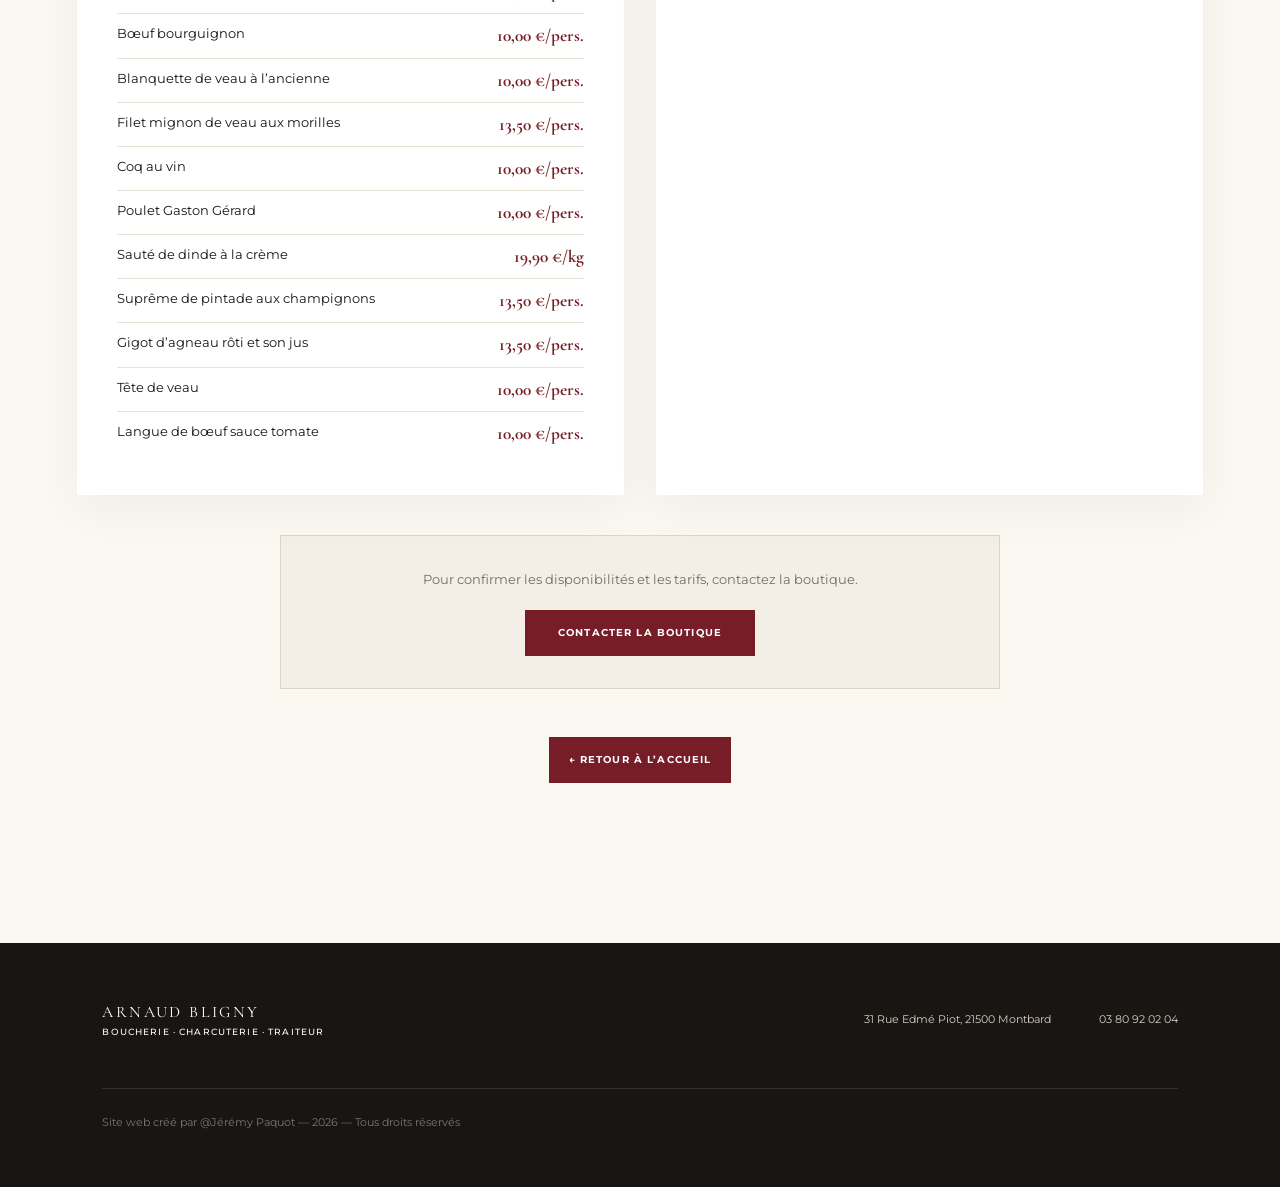
==== commit a55dfa61: "Ajouter un contact direct sous la carte traiteur" ====
--- a/carte-traiteur.html
+++ b/carte-traiteur.html
@@ -11,7 +11,7 @@
   <link rel="preconnect" href="https://fonts.gstatic.com" crossorigin>
   <link href="https://fonts.googleapis.com/css2?family=Cormorant+Garamond:wght@500;600;700&family=Montserrat:wght@400;500;600;700&display=swap" rel="stylesheet">
   <link rel="stylesheet" href="style.css">
-  <link rel="stylesheet" href="overrides.css">
+  <link rel="stylesheet" href="overrides.css?v=6">
 </head>
 <body class="menu-page">
   <a class="skip-link" href="#contenu">Aller au contenu</a>
@@ -54,7 +54,7 @@
         <li><span>Pavé de saumon (sauce oseille ou champagne)</span><strong>13,50 €/part</strong></li><li><span>Dos de cabillaud, sauce petits légumes</span><strong>11,50 €/part</strong></li><li><span>Filet de bar, sauce crémée au vin blanc</span><strong>11,50 €/part</strong></li><li><span>Coquilles Saint-Jacques</span><strong>7,80 €/pièce</strong></li>
       </ul><h2 style="margin-top:2.5rem">Fromages</h2><ul class="menu-items"><li><span>Plateau de fromages (70 g/pers.)</span><strong>Prix selon le choix du client</strong></li></ul></section>
     </div>
-    <p class="menu-note">Carte retranscrite à partir du document fourni, version du 23 septembre 2025. Pour confirmer les disponibilités et les tarifs, contactez la boutique.</p>
+    <div class="menu-contact"><p>Pour confirmer les disponibilités et les tarifs, contactez la boutique.</p><a class="button primary" href="tel:+33380920204">Contacter la boutique</a></div>
     <div class="menu-back"><a class="button primary" href="index.html">← Retour à l’accueil</a></div>
   </main>
   <footer><div class="footer-brand">Arnaud Bligny <small>Boucherie · Charcuterie · Traiteur</small></div><p>31 Rue Edmé Piot, 21500 Montbard</p><a href="tel:+33380920204">03 80 92 02 04</a><p class="copyright">Site web créé par @Jérémy Paquot — 2026 — Tous droits réservés</p></footer>
--- a/overrides.css
+++ b/overrides.css
@@ -3,10 +3,16 @@
 
 /* Section produits plus compacte et plus lisible */
 .products.section{padding-top:5.25rem;padding-bottom:5.25rem}.products .section-heading{margin-bottom:2.6rem}.products .section-heading h2{font-size:clamp(3rem,5vw,4.8rem)}.products .section-heading>p:last-child{max-width:610px;margin:1rem auto 0}.products .product-grid{width:min(1100px,100%);margin:0 auto;gap:1rem;border:0}.products .product-grid article{position:relative;min-height:0;padding:2rem 2rem 1.8rem;background:#211e1b;border:1px solid #ffffff17}.products .product-grid article:last-child{border:1px solid #ffffff17}.products .product-grid span{display:inline-flex;align-items:center;justify-content:center;width:30px;height:30px;border:1px solid #b7965c66;border-radius:50%;font-size:.58rem}.products .product-grid h3{font-size:2.15rem;margin:.55rem 0}.products .product-grid p{margin:0;font-size:.82rem;line-height:1.55}.products .wide-photo{margin-top:3.25rem}.products .menu-invite{margin-top:2.25rem;padding-top:1.5rem}
+
+/* Horaires : mise en page contemporaine et accueillante */
+.hours.section{position:relative;isolation:isolate;grid-template-columns:minmax(280px,.82fr) minmax(430px,1.18fr);align-items:start;gap:clamp(3rem,7vw,8rem);padding-top:7rem;padding-bottom:7rem;background:linear-gradient(135deg,#f7f2e9 0%,#eee4d5 100%);overflow:hidden}.hours.section:before{content:"";position:absolute;z-index:-1;width:420px;height:420px;border:1px solid #b7965c40;border-radius:50%;left:-190px;bottom:-240px}.hours-title{padding-top:.5rem}.hours-title h2{font-size:clamp(3.7rem,5vw,5.3rem);margin:.3em 0 .45em}.hours .status{display:inline-flex;width:auto;margin-top:.8rem;padding:.72rem 1rem;border:1px solid #d7c9b6;background:#fffaf3;box-shadow:0 8px 26px #493b2710;font-size:.65rem}.hours .status i{box-shadow:0 0 0 4px #b7965c18}.hours .status.open{color:#27683e;border-color:#8eb59a66;background:#f4fbf5}.hours .status.open i{box-shadow:0 0 0 4px #3f895922}.hours .holiday{margin-top:1.5rem;padding:1.15rem 1.25rem;border:1px solid #d9cabb;border-left:3px solid var(--wine);background:#ffffff80}.hours-list{position:relative;padding:1rem 2rem;background:#fffdf9;border:1px solid #ded3c4;box-shadow:0 24px 70px #3b2d1b12}.hours-list:before{content:"Horaires de la semaine";display:block;padding:.6rem 0 1rem;border-bottom:1px solid #ddd1c0;color:var(--gold);font-size:.6rem;font-weight:700;letter-spacing:.18em;text-transform:uppercase}.hours-list>div{display:grid;grid-template-columns:135px 1fr;align-items:center;gap:1.5rem;min-height:63px;padding:.85rem .25rem;border-bottom:1px solid #e8dfd3}.hours-list>div:last-child{border-bottom:0}.hours-list strong{font-size:.68rem}.hours-list span{font-size:1.12rem;text-align:right}.hours-list .today{margin:.45rem -.85rem;padding:.9rem 1.1rem;border:0;border-radius:4px;background:var(--wine);color:#fff;box-shadow:0 10px 28px #761d2730}.hours-list .today strong,.hours-list .today span,.hours-list .today b{color:#fff}
 @media(max-width:900px){.site-header{height:88px}.brand img{width:72px;height:72px}.brand b{font-size:1.05rem}.menu-invite{align-items:flex-start;flex-direction:column}}
+@media(max-width:900px){.hours.section{grid-template-columns:1fr;gap:2.5rem;padding-top:5rem;padding-bottom:5rem}.hours-title{display:grid;grid-template-columns:1fr auto;column-gap:2rem;align-items:end}.hours-title .eyebrow,.hours-title h2{grid-column:1}.hours-title .status{grid-column:2;grid-row:1/3}.hours-title .holiday{grid-column:1/-1}.hours-list{padding:1rem 1.5rem}}
 @media(max-width:560px){.brand img{width:66px;height:66px}.brand b{font-size:.92rem;letter-spacing:.13em}}
+@media(max-width:560px){.hours.section{gap:1.75rem;padding-top:4rem;padding-bottom:4rem}.hours-title{display:block}.hours-title h2{font-size:3.3rem}.hours .status{margin-top:.5rem}.hours-list{padding:.75rem 1rem}.hours-list>div{grid-template-columns:1fr;gap:.1rem;min-height:0;padding:.8rem .2rem}.hours-list span{text-align:left;font-size:1.05rem}.hours-list .today{margin:.4rem -.35rem;padding:.85rem .75rem}}
 
 /* Page carte traiteur */
 .menu-page{background:var(--paper)}.menu-page .site-header{position:relative;background:var(--ink)}.menu-page main{padding:6rem 6vw}.menu-hero{text-align:center;max-width:800px;margin:0 auto 5rem}.menu-hero .menu-logo{width:150px;height:150px;object-fit:contain;background:transparent;padding:0;border-radius:50%;filter:drop-shadow(0 8px 20px #18151222);margin:0 auto 1.5rem}.menu-hero h1{font-size:clamp(4rem,8vw,7rem);color:var(--wine)}.menu-hero>p:last-child{max-width:600px;margin:1.5rem auto;color:var(--muted)}.menu-sections{display:grid;grid-template-columns:repeat(2,minmax(0,1fr));gap:2rem;max-width:1250px;margin:0 auto}.menu-card{background:white;padding:2.5rem;border-top:4px solid var(--wine);box-shadow:0 14px 45px #2b21110d}.menu-card h2{font-size:2.4rem;color:var(--wine);margin:0 0 1.5rem}.menu-items{list-style:none;padding:0;margin:0}.menu-items li{display:grid;grid-template-columns:1fr auto;gap:1rem;padding:.62rem 0;border-bottom:1px solid #e9e1d6;line-height:1.35}.menu-items li:last-child{border-bottom:0}.menu-items span{font-size:.84rem}.menu-items strong{white-space:nowrap;color:var(--wine);font-family:"Cormorant Garamond",serif;font-size:1.08rem}.menu-note{max-width:1250px;margin:2rem auto 0;padding:1.5rem;text-align:center;color:var(--muted);font-size:.76rem}.menu-back{display:flex;justify-content:center;margin:3rem 0 0}.menu-page footer{margin-top:4rem}
+.menu-contact{max-width:720px;margin:2.5rem auto 0;padding:2rem;text-align:center;background:#f4efe6;border:1px solid #ded3c4}.menu-contact p{margin:0 0 1.25rem;color:var(--muted);font-size:.84rem}.menu-contact .button{min-width:230px}
 @media(max-width:800px){.menu-page main{padding:4rem 5vw}.menu-sections{grid-template-columns:1fr}.menu-card{padding:1.6rem}.menu-items li{grid-template-columns:1fr}.menu-items strong{margin-top:-.3rem}.menu-page .site-header nav a{color:white}}
 
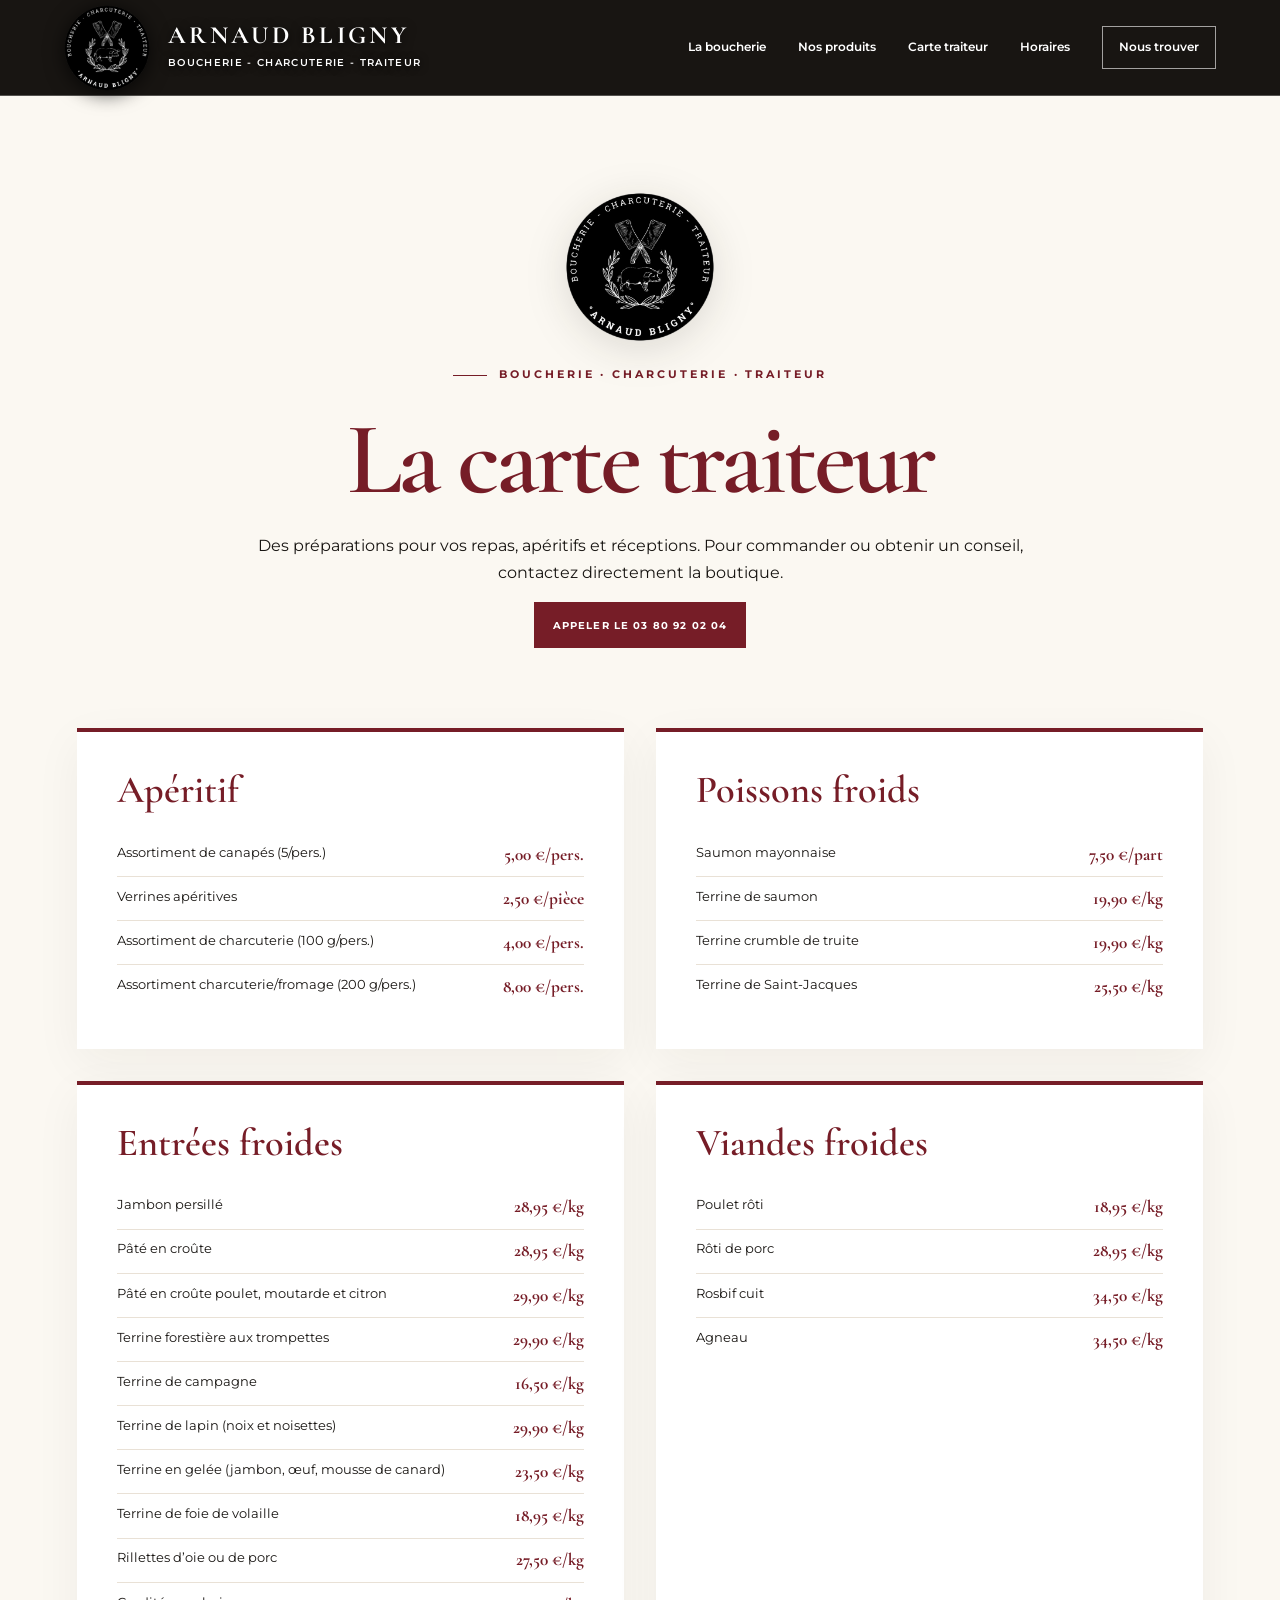
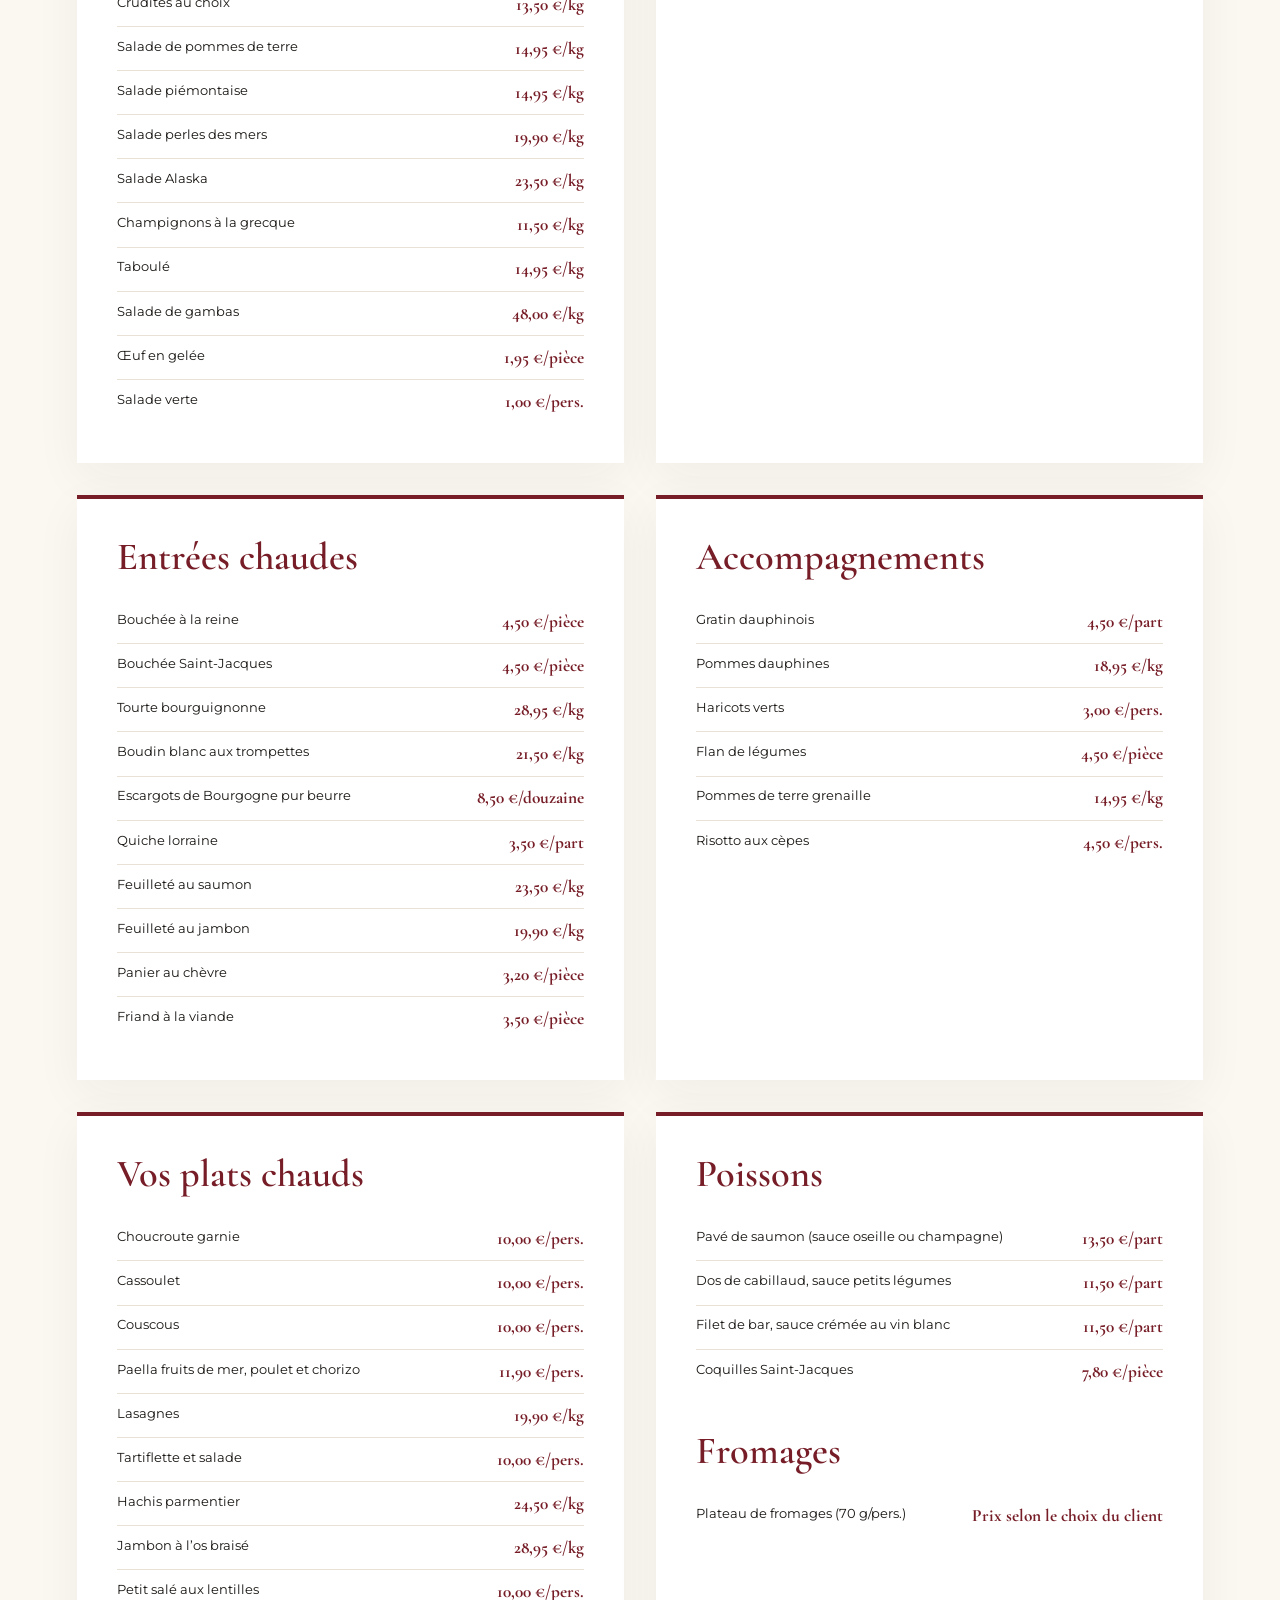
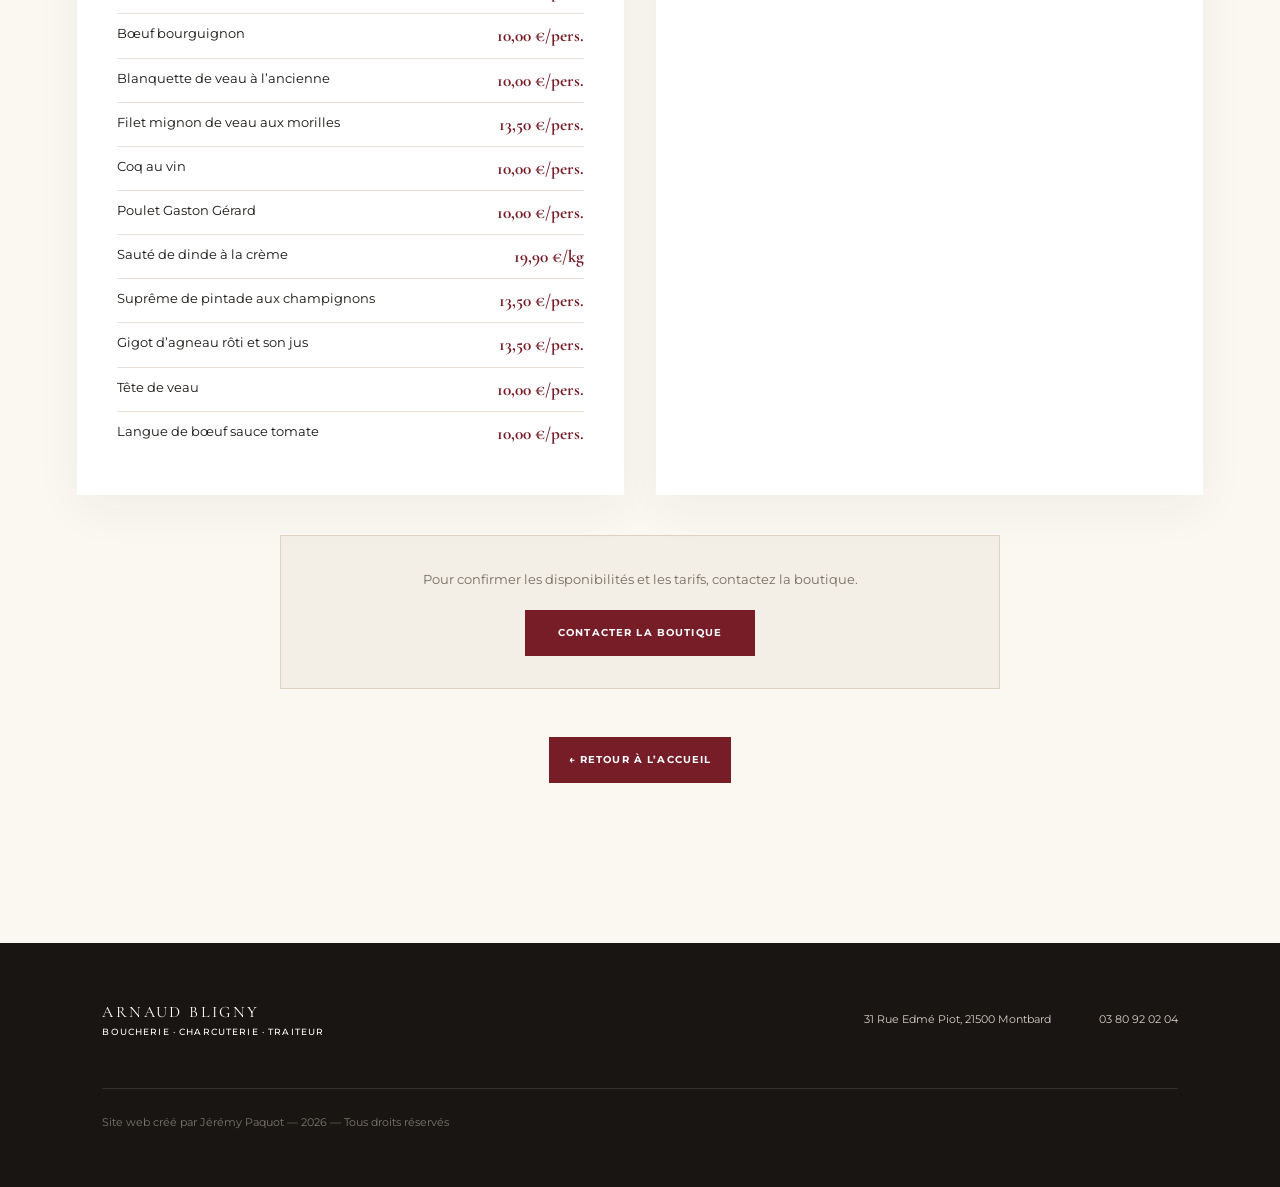
==== commit 165612ea: "Harmoniser le cache et le pied de page" ====
--- a/carte-traiteur.html
+++ b/carte-traiteur.html
@@ -11,7 +11,7 @@
   <link rel="preconnect" href="https://fonts.gstatic.com" crossorigin>
   <link href="https://fonts.googleapis.com/css2?family=Cormorant+Garamond:wght@500;600;700&family=Montserrat:wght@400;500;600;700&display=swap" rel="stylesheet">
   <link rel="stylesheet" href="style.css">
-  <link rel="stylesheet" href="overrides.css?v=6">
+  <link rel="stylesheet" href="overrides.css?v=7">
 </head>
 <body class="menu-page">
   <a class="skip-link" href="#contenu">Aller au contenu</a>
@@ -57,7 +57,7 @@
     <div class="menu-contact"><p>Pour confirmer les disponibilités et les tarifs, contactez la boutique.</p><a class="button primary" href="tel:+33380920204">Contacter la boutique</a></div>
     <div class="menu-back"><a class="button primary" href="index.html">← Retour à l’accueil</a></div>
   </main>
-  <footer><div class="footer-brand">Arnaud Bligny <small>Boucherie · Charcuterie · Traiteur</small></div><p>31 Rue Edmé Piot, 21500 Montbard</p><a href="tel:+33380920204">03 80 92 02 04</a><p class="copyright">Site web créé par @Jérémy Paquot — 2026 — Tous droits réservés</p></footer>
+  <footer><div class="footer-brand">Arnaud Bligny <small>Boucherie · Charcuterie · Traiteur</small></div><p>31 Rue Edmé Piot, 21500 Montbard</p><a href="tel:+33380920204">03 80 92 02 04</a><p class="copyright">Site web créé par Jérémy Paquot — 2026 — Tous droits réservés</p></footer>
   <script src="script.js?v=2"></script>
 </body>
 </html>
--- a/overrides.css
+++ b/overrides.css
@@ -1,15 +1,20 @@
 /* Identité visuelle et ajustements 2026 */
-.brand{gap:16px;font-weight:400}.brand img{width:86px;height:86px;border-radius:50%;object-fit:contain;filter:drop-shadow(0 3px 10px #000b)}.brand b{display:block;font-size:1.32rem;line-height:1;color:#fff;text-shadow:0 2px 12px #000;font-weight:700}.brand small{font-weight:600;margin-top:6px;text-shadow:0 1px 8px #000}.hero-image{object-position:center 44%;filter:saturate(.88) contrast(1.04)}.wide-photo{margin:4rem auto 0;width:min(580px,100%);height:auto;max-height:none;border:10px solid #292522}.wide-photo img{height:auto;min-height:190px}.menu-invite{display:flex;align-items:center;justify-content:space-between;gap:2rem;width:min(900px,100%);margin:3rem auto 0;padding:2rem 0;border-top:1px solid #ffffff26}.menu-invite p{margin:0;color:#cfc6bd}.menu-invite p span{display:block;text-transform:uppercase;letter-spacing:.13em;font-size:.62rem;color:var(--gold);margin-bottom:.25rem}.holiday{margin-top:2rem;padding:1.2rem 1.3rem;border-left:3px solid var(--wine);background:#fff8}.holiday strong{display:block;text-transform:uppercase;color:var(--wine);letter-spacing:.1em;font-size:.7rem}.holiday span{display:block;margin-top:.25rem;font-size:.84rem;color:var(--muted)}.contact-card>img{width:130px;height:130px;border-radius:50%;object-fit:contain;background:transparent;padding:0;filter:drop-shadow(0 8px 20px #18151222)}
+.brand{gap:18px;font-weight:400}.brand img{width:86px;height:86px;border-radius:50%;object-fit:contain;filter:drop-shadow(0 3px 10px #000b)}.brand b{display:block;font-size:1.55rem;line-height:1;color:#fff;text-shadow:0 2px 12px #000;font-weight:700}.brand small{font-size:.64rem;font-weight:600;margin-top:7px;text-shadow:0 1px 8px #000}.hero-image{object-position:center 44%;filter:saturate(.88) contrast(1.04)}.wide-photo{margin:4rem auto 0;width:min(580px,100%);height:auto;max-height:none;border:10px solid #292522}.wide-photo img{height:auto;min-height:190px}.menu-invite{display:flex;align-items:center;justify-content:space-between;gap:2rem;width:min(900px,100%);margin:3rem auto 0;padding:2rem 0;border-top:1px solid #ffffff26}.menu-invite p{margin:0;color:#cfc6bd}.menu-invite p span{display:block;text-transform:uppercase;letter-spacing:.13em;font-size:.62rem;color:var(--gold);margin-bottom:.25rem}.holiday{margin-top:2rem;padding:1.2rem 1.3rem;border-left:3px solid var(--wine);background:#fff8}.holiday strong{display:block;text-transform:uppercase;color:var(--wine);letter-spacing:.1em;font-size:.7rem}.holiday span{display:block;margin-top:.25rem;font-size:.84rem;color:var(--muted)}.contact-card>img{width:130px;height:130px;border-radius:50%;object-fit:contain;background:transparent;padding:0;filter:drop-shadow(0 8px 20px #18151222)}
+@media(min-width:901px){.hero-image{object-position:center 10%}}
 
 /* Section produits plus compacte et plus lisible */
 .products.section{padding-top:5.25rem;padding-bottom:5.25rem}.products .section-heading{margin-bottom:2.6rem}.products .section-heading h2{font-size:clamp(3rem,5vw,4.8rem)}.products .section-heading>p:last-child{max-width:610px;margin:1rem auto 0}.products .product-grid{width:min(1100px,100%);margin:0 auto;gap:1rem;border:0}.products .product-grid article{position:relative;min-height:0;padding:2rem 2rem 1.8rem;background:#211e1b;border:1px solid #ffffff17}.products .product-grid article:last-child{border:1px solid #ffffff17}.products .product-grid span{display:inline-flex;align-items:center;justify-content:center;width:30px;height:30px;border:1px solid #b7965c66;border-radius:50%;font-size:.58rem}.products .product-grid h3{font-size:2.15rem;margin:.55rem 0}.products .product-grid p{margin:0;font-size:.82rem;line-height:1.55}.products .wide-photo{margin-top:3.25rem}.products .menu-invite{margin-top:2.25rem;padding-top:1.5rem}
 
 /* Horaires : mise en page contemporaine et accueillante */
 .hours.section{position:relative;isolation:isolate;grid-template-columns:minmax(280px,.82fr) minmax(430px,1.18fr);align-items:start;gap:clamp(3rem,7vw,8rem);padding-top:7rem;padding-bottom:7rem;background:linear-gradient(135deg,#f7f2e9 0%,#eee4d5 100%);overflow:hidden}.hours.section:before{content:"";position:absolute;z-index:-1;width:420px;height:420px;border:1px solid #b7965c40;border-radius:50%;left:-190px;bottom:-240px}.hours-title{padding-top:.5rem}.hours-title h2{font-size:clamp(3.7rem,5vw,5.3rem);margin:.3em 0 .45em}.hours .status{display:inline-flex;width:auto;margin-top:.8rem;padding:.72rem 1rem;border:1px solid #d7c9b6;background:#fffaf3;box-shadow:0 8px 26px #493b2710;font-size:.65rem}.hours .status i{box-shadow:0 0 0 4px #b7965c18}.hours .status.open{color:#27683e;border-color:#8eb59a66;background:#f4fbf5}.hours .status.open i{box-shadow:0 0 0 4px #3f895922}.hours .holiday{margin-top:1.5rem;padding:1.15rem 1.25rem;border:1px solid #d9cabb;border-left:3px solid var(--wine);background:#ffffff80}.hours-list{position:relative;padding:1rem 2rem;background:#fffdf9;border:1px solid #ded3c4;box-shadow:0 24px 70px #3b2d1b12}.hours-list:before{content:"Horaires de la semaine";display:block;padding:.6rem 0 1rem;border-bottom:1px solid #ddd1c0;color:var(--gold);font-size:.6rem;font-weight:700;letter-spacing:.18em;text-transform:uppercase}.hours-list>div{display:grid;grid-template-columns:135px 1fr;align-items:center;gap:1.5rem;min-height:63px;padding:.85rem .25rem;border-bottom:1px solid #e8dfd3}.hours-list>div:last-child{border-bottom:0}.hours-list strong{font-size:.68rem}.hours-list span{font-size:1.12rem;text-align:right}.hours-list .today{margin:.45rem -.85rem;padding:.9rem 1.1rem;border:0;border-radius:4px;background:var(--wine);color:#fff;box-shadow:0 10px 28px #761d2730}.hours-list .today strong,.hours-list .today span,.hours-list .today b{color:#fff}
-@media(max-width:900px){.site-header{height:88px}.brand img{width:72px;height:72px}.brand b{font-size:1.05rem}.menu-invite{align-items:flex-start;flex-direction:column}}
+@media(max-width:900px){.site-header{height:88px}.brand img{width:72px;height:72px}.brand b{font-size:1.25rem}.brand small{font-size:.62rem}.menu-invite{align-items:flex-start;flex-direction:column}}
 @media(max-width:900px){.hours.section{grid-template-columns:1fr;gap:2.5rem;padding-top:5rem;padding-bottom:5rem}.hours-title{display:grid;grid-template-columns:1fr auto;column-gap:2rem;align-items:end}.hours-title .eyebrow,.hours-title h2{grid-column:1}.hours-title .status{grid-column:2;grid-row:1/3}.hours-title .holiday{grid-column:1/-1}.hours-list{padding:1rem 1.5rem}}
-@media(max-width:560px){.brand img{width:66px;height:66px}.brand b{font-size:.92rem;letter-spacing:.13em}}
+@media(max-width:560px){.brand{gap:12px}.brand img{width:66px;height:66px}.brand b{font-size:1.02rem;letter-spacing:.13em}.brand small{font-size:.54rem;letter-spacing:.08em}}
 @media(max-width:560px){.hours.section{gap:1.75rem;padding-top:4rem;padding-bottom:4rem}.hours-title{display:block}.hours-title h2{font-size:3.3rem}.hours .status{margin-top:.5rem}.hours-list{padding:.75rem 1rem}.hours-list>div{grid-template-columns:1fr;gap:.1rem;min-height:0;padding:.8rem .2rem}.hours-list span{text-align:left;font-size:1.05rem}.hours-list .today{margin:.4rem -.35rem;padding:.85rem .75rem}}
+
+/* Horaires : version finale sobre et très lisible */
+.hours.section{background:#f4efe6}.hours.section:before{display:none}.hours-title h2{letter-spacing:-.035em}.hours .status{border-radius:999px;box-shadow:none}.hours-list{padding:1.1rem 1.75rem;border:1px solid #d8cdbd;background:#fff;box-shadow:0 14px 40px #3b2d1b0d}.hours-list:before{padding:.45rem 0 .9rem;color:#756c61;font-family:Montserrat,Arial,sans-serif;font-size:.58rem}.hours-list>div{display:flex;justify-content:space-between;align-items:center;gap:2rem;min-height:58px;padding:.85rem .15rem;border-bottom:1px solid #ece5dc}.hours-list strong{font-family:Montserrat,Arial,sans-serif;font-size:.73rem;font-weight:700;letter-spacing:.08em;color:#302b27}.hours-list span{font-family:Montserrat,Arial,sans-serif;font-size:.88rem;font-weight:600;line-height:1.45;letter-spacing:0;color:#4e4740;text-align:right}.hours-list b{font-family:Montserrat,Arial,sans-serif;color:#b7965c;font-weight:600}.hours-list .today{margin:0 -.75rem;padding:.85rem .9rem;border:0;border-left:3px solid var(--wine);border-radius:0;background:#f8edef;box-shadow:none;color:var(--ink)}.hours-list .today strong{color:var(--wine)}.hours-list .today span{color:#302b27}.hours-list .today b{color:var(--wine)}
+@media(max-width:560px){.hours-list{padding:.8rem 1rem}.hours-list>div{display:block;min-height:0;padding:.85rem .15rem}.hours-list span{display:block;margin-top:.25rem;text-align:left;font-size:.84rem}.hours-list .today{margin:0 -.35rem;padding:.85rem .7rem}}
 
 /* Page carte traiteur */
 .menu-page{background:var(--paper)}.menu-page .site-header{position:relative;background:var(--ink)}.menu-page main{padding:6rem 6vw}.menu-hero{text-align:center;max-width:800px;margin:0 auto 5rem}.menu-hero .menu-logo{width:150px;height:150px;object-fit:contain;background:transparent;padding:0;border-radius:50%;filter:drop-shadow(0 8px 20px #18151222);margin:0 auto 1.5rem}.menu-hero h1{font-size:clamp(4rem,8vw,7rem);color:var(--wine)}.menu-hero>p:last-child{max-width:600px;margin:1.5rem auto;color:var(--muted)}.menu-sections{display:grid;grid-template-columns:repeat(2,minmax(0,1fr));gap:2rem;max-width:1250px;margin:0 auto}.menu-card{background:white;padding:2.5rem;border-top:4px solid var(--wine);box-shadow:0 14px 45px #2b21110d}.menu-card h2{font-size:2.4rem;color:var(--wine);margin:0 0 1.5rem}.menu-items{list-style:none;padding:0;margin:0}.menu-items li{display:grid;grid-template-columns:1fr auto;gap:1rem;padding:.62rem 0;border-bottom:1px solid #e9e1d6;line-height:1.35}.menu-items li:last-child{border-bottom:0}.menu-items span{font-size:.84rem}.menu-items strong{white-space:nowrap;color:var(--wine);font-family:"Cormorant Garamond",serif;font-size:1.08rem}.menu-note{max-width:1250px;margin:2rem auto 0;padding:1.5rem;text-align:center;color:var(--muted);font-size:.76rem}.menu-back{display:flex;justify-content:center;margin:3rem 0 0}.menu-page footer{margin-top:4rem}
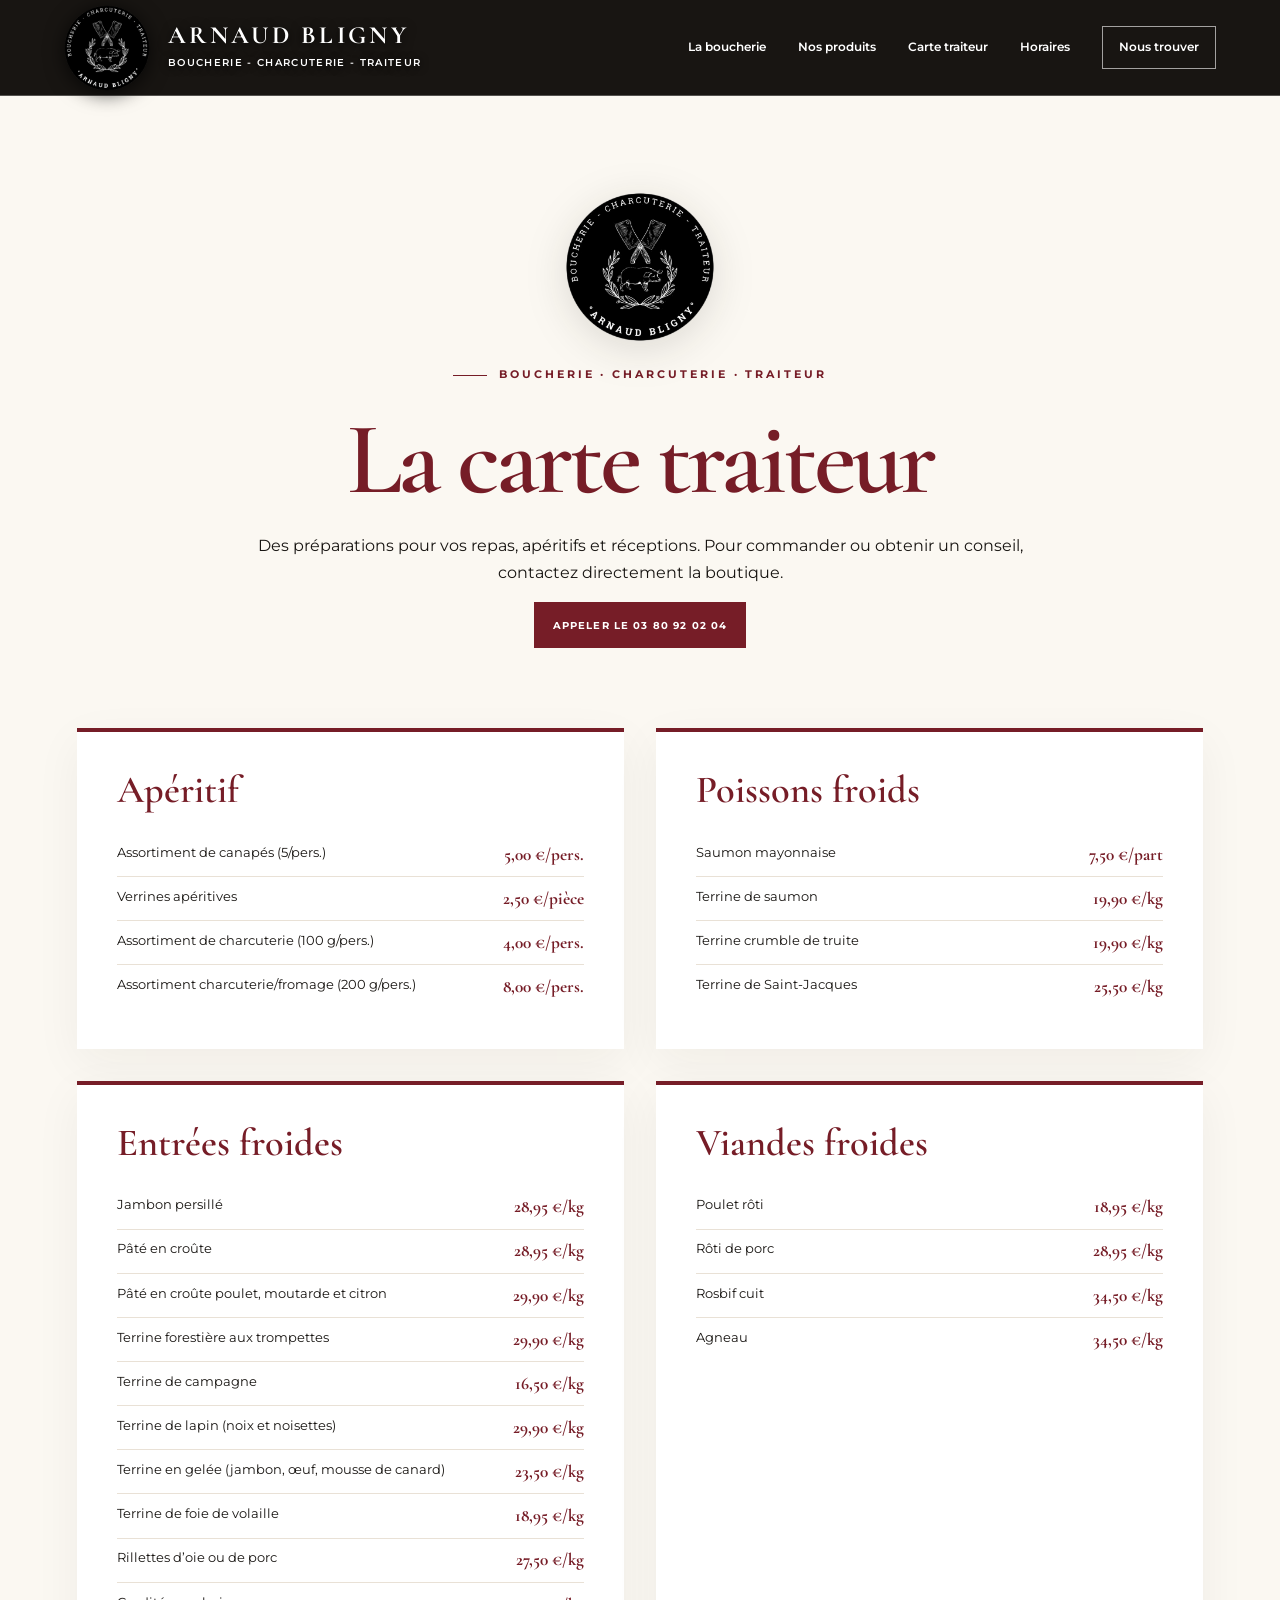
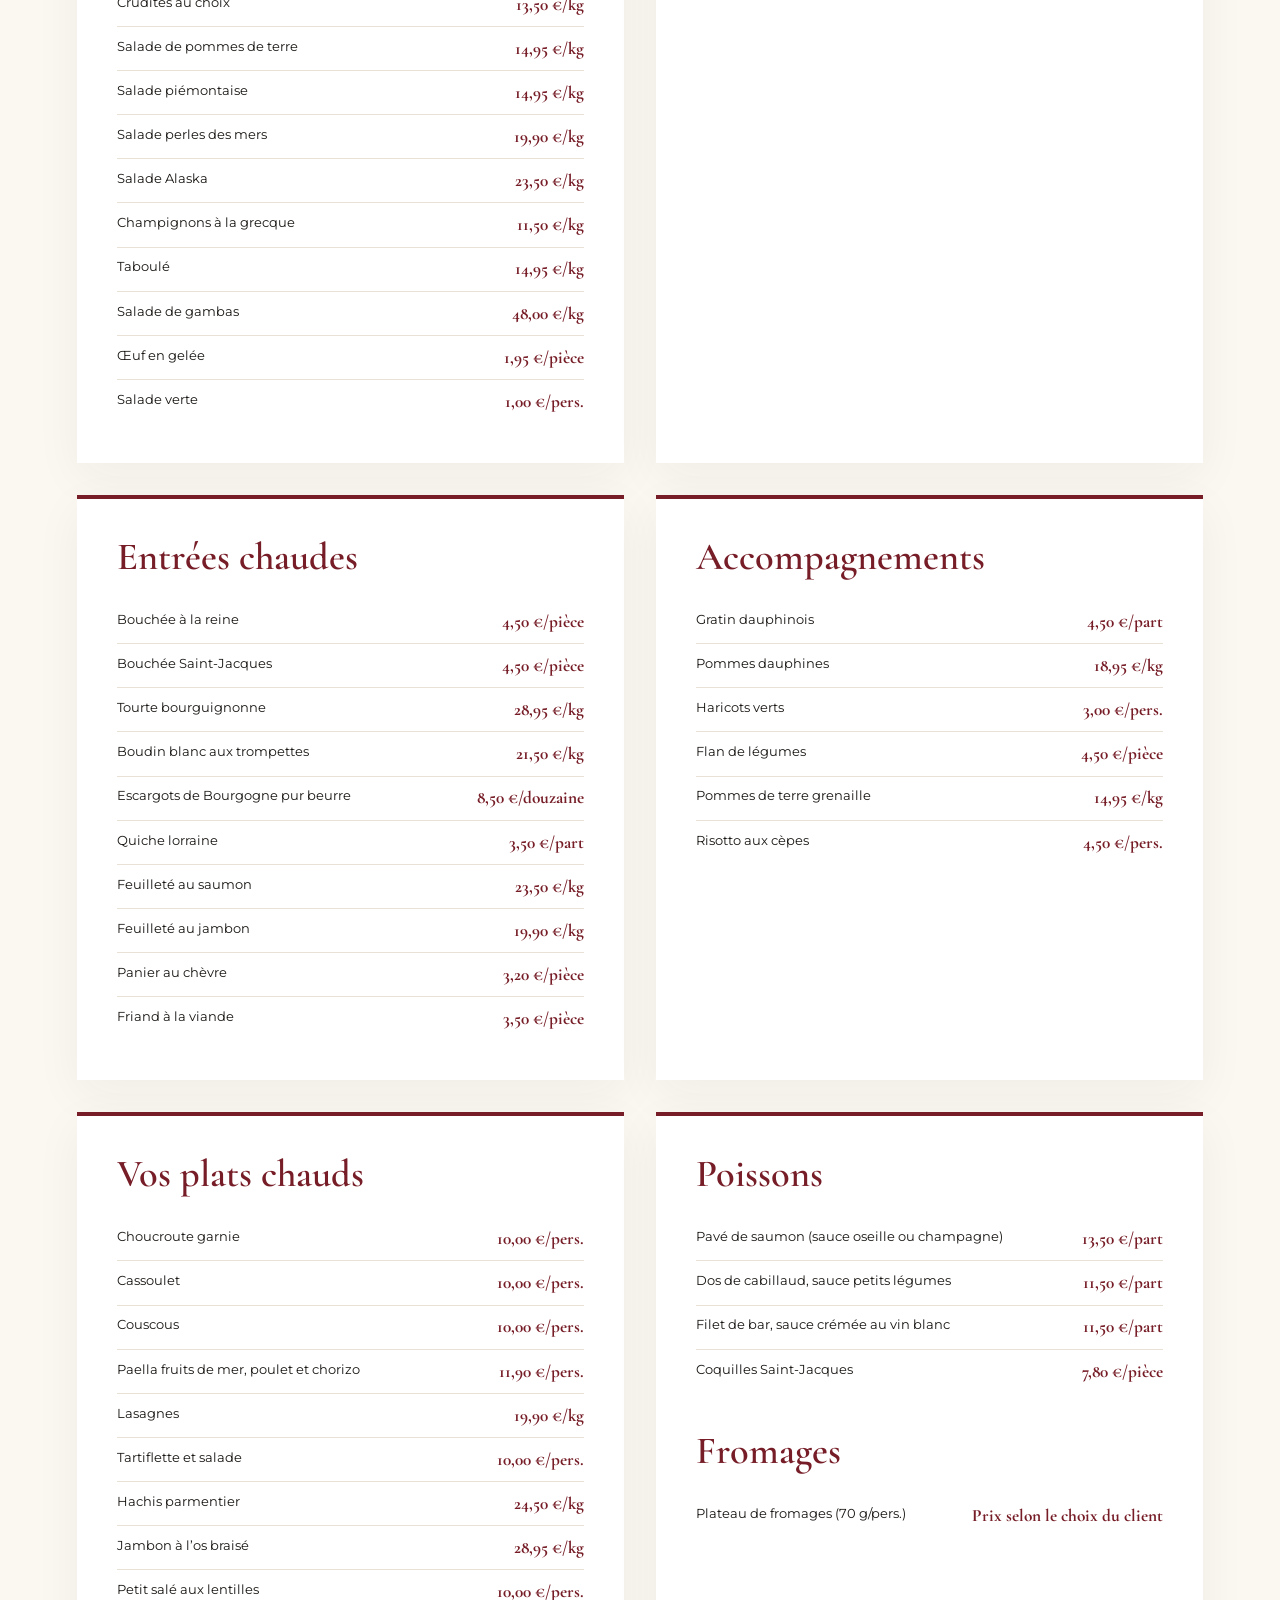
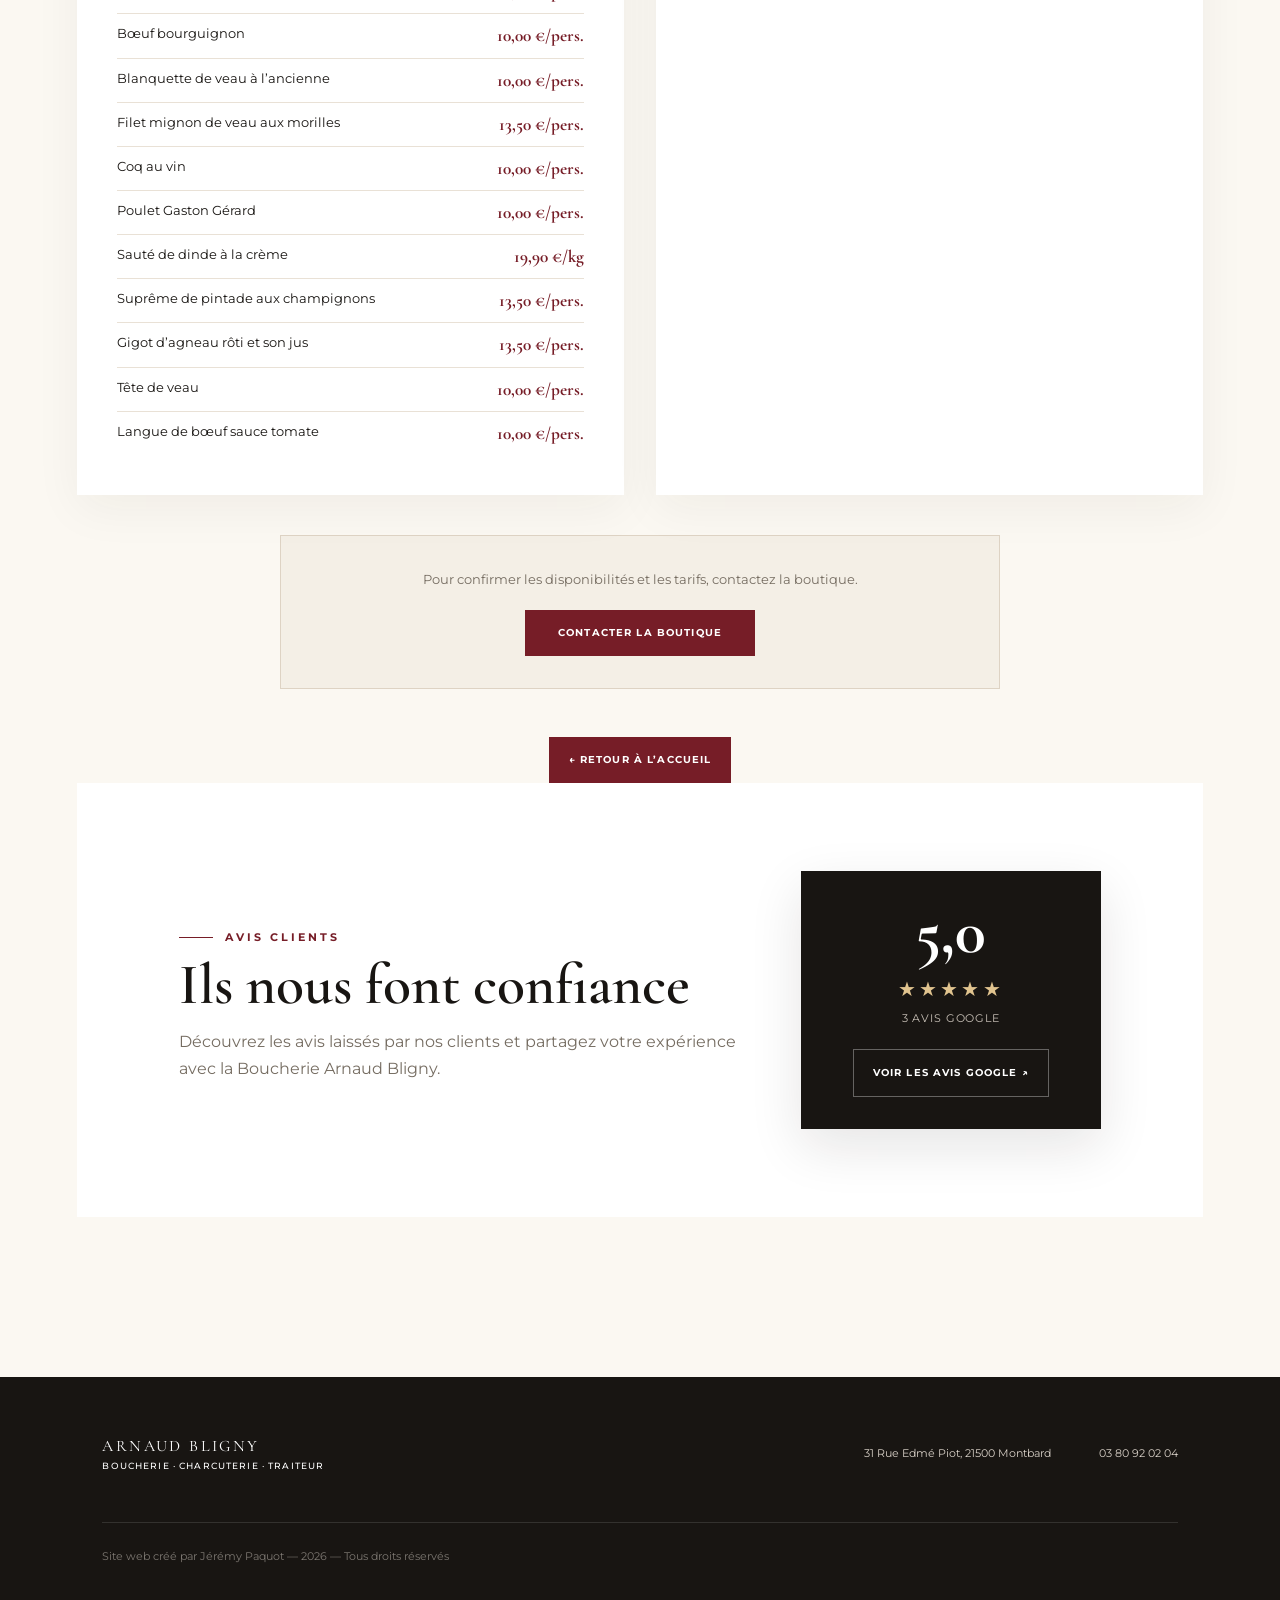
==== commit cadaa45e: "Ajouter les avis Google en bas de la carte" ====
--- a/carte-traiteur.html
+++ b/carte-traiteur.html
@@ -11,7 +11,7 @@
   <link rel="preconnect" href="https://fonts.gstatic.com" crossorigin>
   <link href="https://fonts.googleapis.com/css2?family=Cormorant+Garamond:wght@500;600;700&family=Montserrat:wght@400;500;600;700&display=swap" rel="stylesheet">
   <link rel="stylesheet" href="style.css">
-  <link rel="stylesheet" href="overrides.css?v=7">
+  <link rel="stylesheet" href="overrides.css?v=8">
 </head>
 <body class="menu-page">
   <a class="skip-link" href="#contenu">Aller au contenu</a>
@@ -56,6 +56,13 @@
     </div>
     <div class="menu-contact"><p>Pour confirmer les disponibilités et les tarifs, contactez la boutique.</p><a class="button primary" href="tel:+33380920204">Contacter la boutique</a></div>
     <div class="menu-back"><a class="button primary" href="index.html">← Retour à l’accueil</a></div>
+    <section class="google-reviews" aria-labelledby="avis-google-title">
+      <div class="google-reviews-inner">
+        <div class="google-reviews-copy"><p class="eyebrow dark">Avis clients</p><h2 id="avis-google-title">Ils nous font confiance</h2><p>Découvrez les avis laissés par nos clients et partagez votre expérience avec la Boucherie Arnaud Bligny.</p></div>
+        <div class="google-rating"><strong>5,0</strong><span class="google-stars" aria-label="5 étoiles sur 5">★★★★★</span><small>3 avis Google</small><a class="button" href="https://www.google.com/maps/search/?api=1&amp;query=Boucherie+Arnaud+Bligny+31+Rue+Edme+Piot+21500+Montbard" target="_blank" rel="noopener noreferrer">Voir les avis Google ↗</a></div>
+      </div>
+    </section>
+
   </main>
   <footer><div class="footer-brand">Arnaud Bligny <small>Boucherie · Charcuterie · Traiteur</small></div><p>31 Rue Edmé Piot, 21500 Montbard</p><a href="tel:+33380920204">03 80 92 02 04</a><p class="copyright">Site web créé par Jérémy Paquot — 2026 — Tous droits réservés</p></footer>
   <script src="script.js?v=2"></script>
--- a/overrides.css
+++ b/overrides.css
@@ -19,5 +19,9 @@
 /* Page carte traiteur */
 .menu-page{background:var(--paper)}.menu-page .site-header{position:relative;background:var(--ink)}.menu-page main{padding:6rem 6vw}.menu-hero{text-align:center;max-width:800px;margin:0 auto 5rem}.menu-hero .menu-logo{width:150px;height:150px;object-fit:contain;background:transparent;padding:0;border-radius:50%;filter:drop-shadow(0 8px 20px #18151222);margin:0 auto 1.5rem}.menu-hero h1{font-size:clamp(4rem,8vw,7rem);color:var(--wine)}.menu-hero>p:last-child{max-width:600px;margin:1.5rem auto;color:var(--muted)}.menu-sections{display:grid;grid-template-columns:repeat(2,minmax(0,1fr));gap:2rem;max-width:1250px;margin:0 auto}.menu-card{background:white;padding:2.5rem;border-top:4px solid var(--wine);box-shadow:0 14px 45px #2b21110d}.menu-card h2{font-size:2.4rem;color:var(--wine);margin:0 0 1.5rem}.menu-items{list-style:none;padding:0;margin:0}.menu-items li{display:grid;grid-template-columns:1fr auto;gap:1rem;padding:.62rem 0;border-bottom:1px solid #e9e1d6;line-height:1.35}.menu-items li:last-child{border-bottom:0}.menu-items span{font-size:.84rem}.menu-items strong{white-space:nowrap;color:var(--wine);font-family:"Cormorant Garamond",serif;font-size:1.08rem}.menu-note{max-width:1250px;margin:2rem auto 0;padding:1.5rem;text-align:center;color:var(--muted);font-size:.76rem}.menu-back{display:flex;justify-content:center;margin:3rem 0 0}.menu-page footer{margin-top:4rem}
 .menu-contact{max-width:720px;margin:2.5rem auto 0;padding:2rem;text-align:center;background:#f4efe6;border:1px solid #ded3c4}.menu-contact p{margin:0 0 1.25rem;color:var(--muted);font-size:.84rem}.menu-contact .button{min-width:230px}
+
+/* Avis Google : bloc statique simple, sans API */
+.google-reviews{padding:5.5rem 8vw;background:#fff}.google-reviews-inner{display:grid;grid-template-columns:1fr auto;align-items:center;gap:3rem;width:min(1100px,100%);margin:0 auto}.google-reviews h2{font-size:clamp(2.8rem,4.5vw,4.7rem);margin:.2em 0}.google-reviews-copy>p:last-child{max-width:590px;margin:1rem 0 0;color:var(--muted)}.google-rating{min-width:300px;padding:2rem 2.25rem;text-align:center;background:var(--ink);color:#fff;box-shadow:0 18px 50px #1815121c}.google-rating strong{display:block;font-family:"Cormorant Garamond",serif;font-size:4rem;line-height:.9}.google-stars{display:block;margin:.75rem 0 .25rem;color:#e1c48f;font-size:1.25rem;letter-spacing:.16em}.google-rating small{display:block;margin-bottom:1.35rem;color:#c8c0b7;font-size:.68rem;letter-spacing:.08em;text-transform:uppercase}.google-rating .button{border:1px solid #ffffff55;color:#fff}
+@media(max-width:800px){.google-reviews{padding:4.5rem 6vw}.google-reviews-inner{grid-template-columns:1fr;gap:2rem}.google-rating{width:100%;min-width:0}}
 @media(max-width:800px){.menu-page main{padding:4rem 5vw}.menu-sections{grid-template-columns:1fr}.menu-card{padding:1.6rem}.menu-items li{grid-template-columns:1fr}.menu-items strong{margin-top:-.3rem}.menu-page .site-header nav a{color:white}}
 
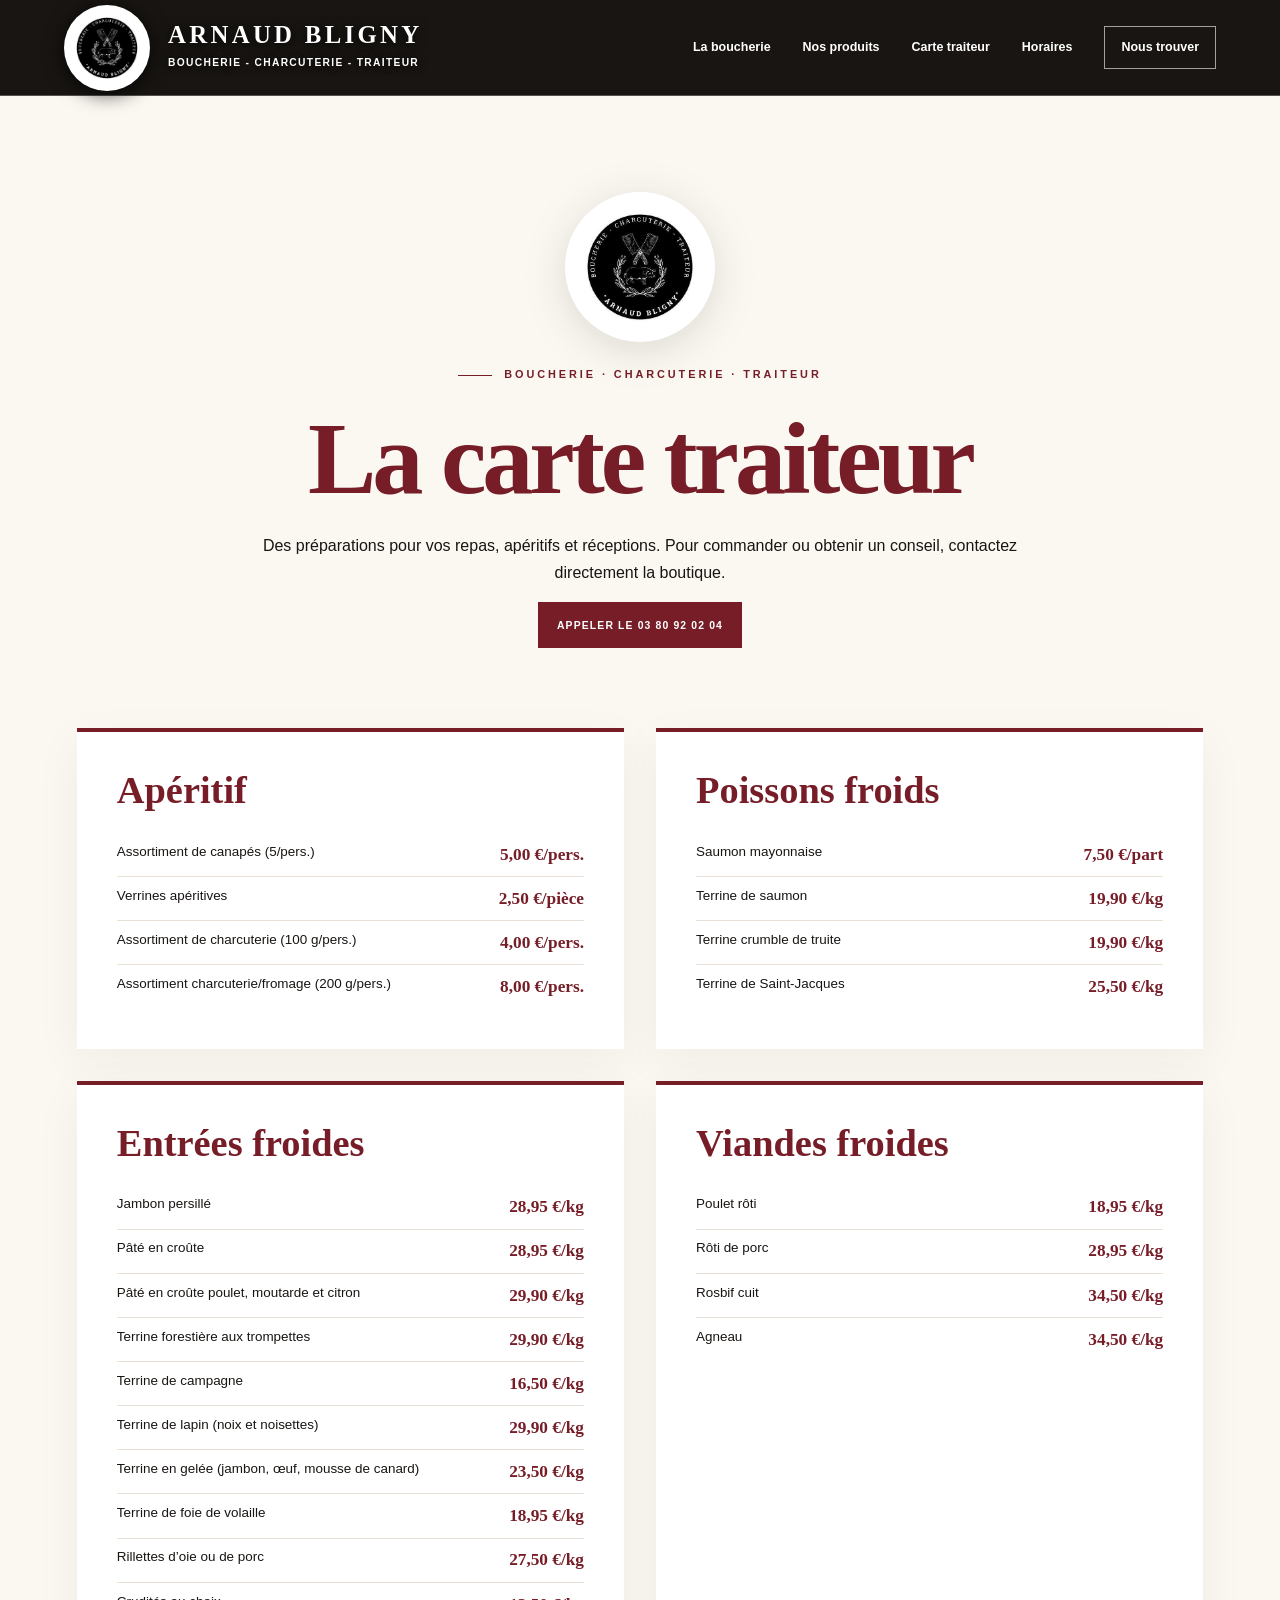
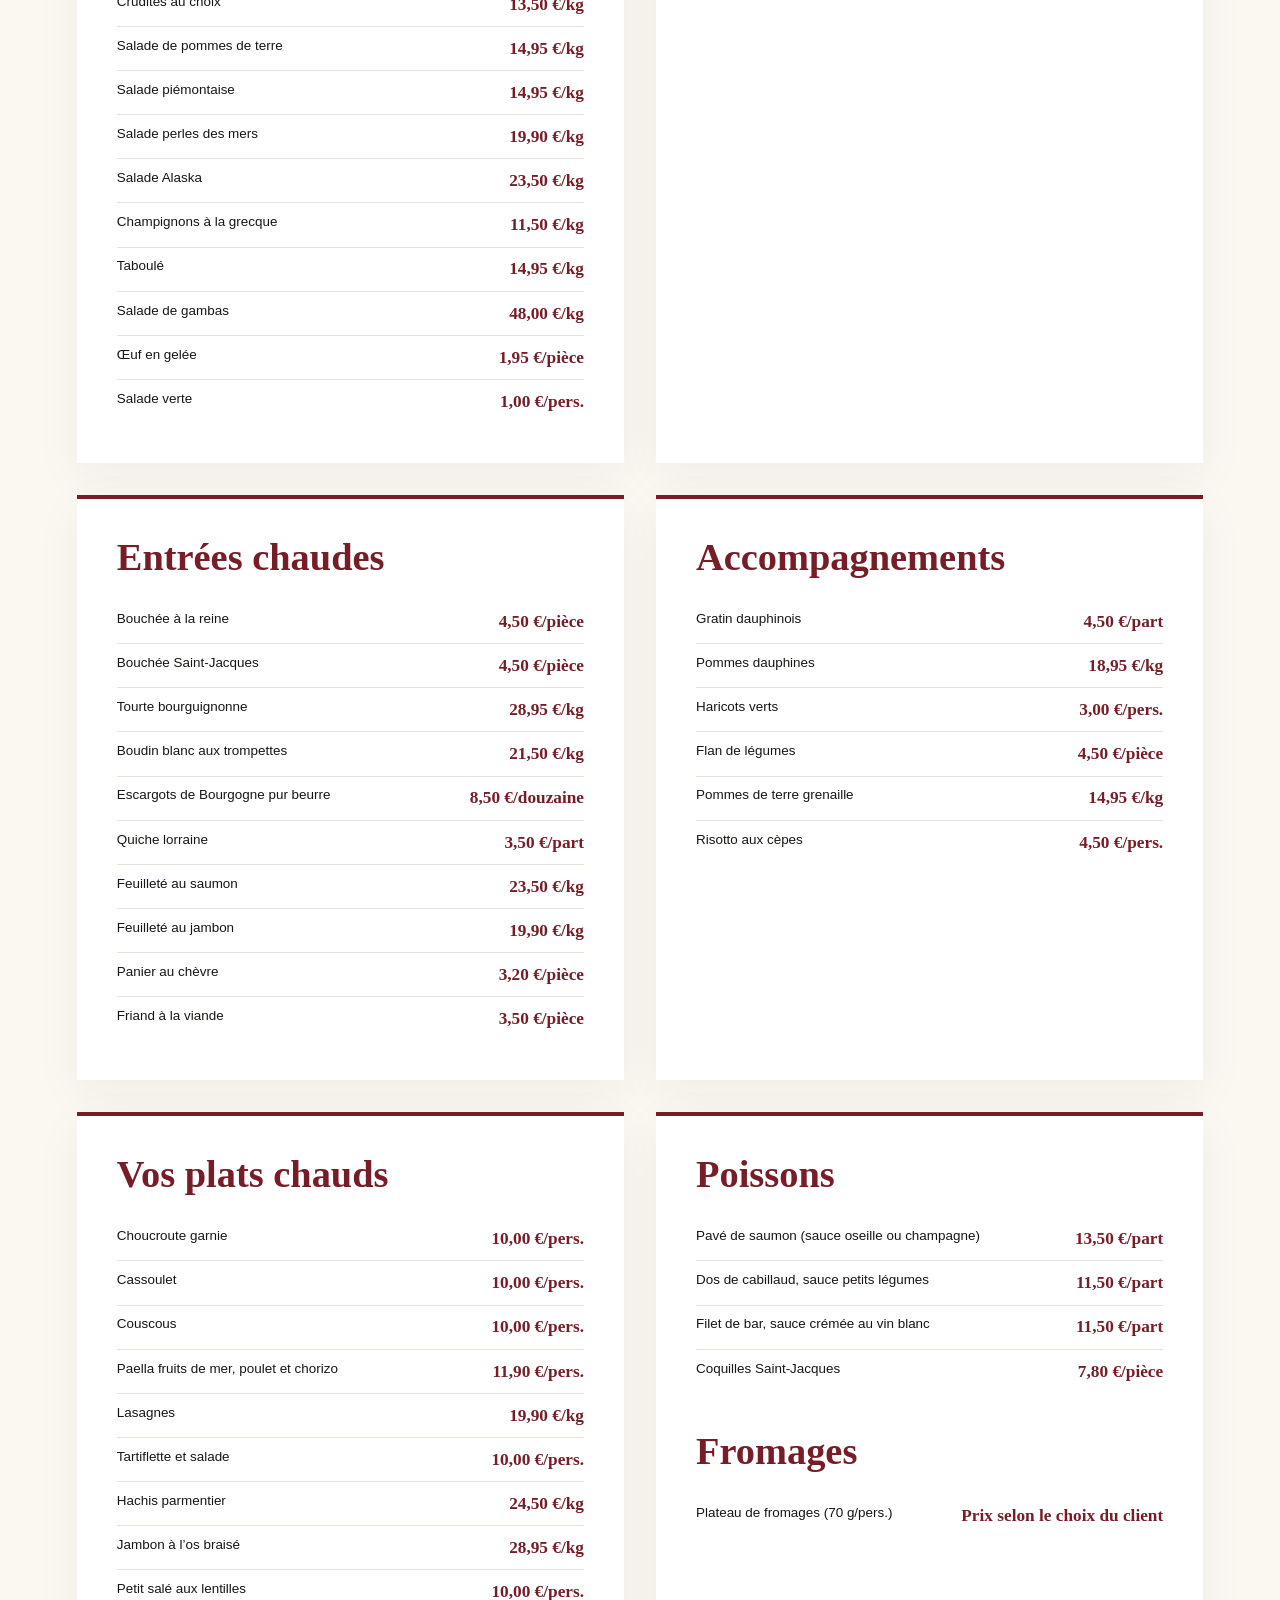
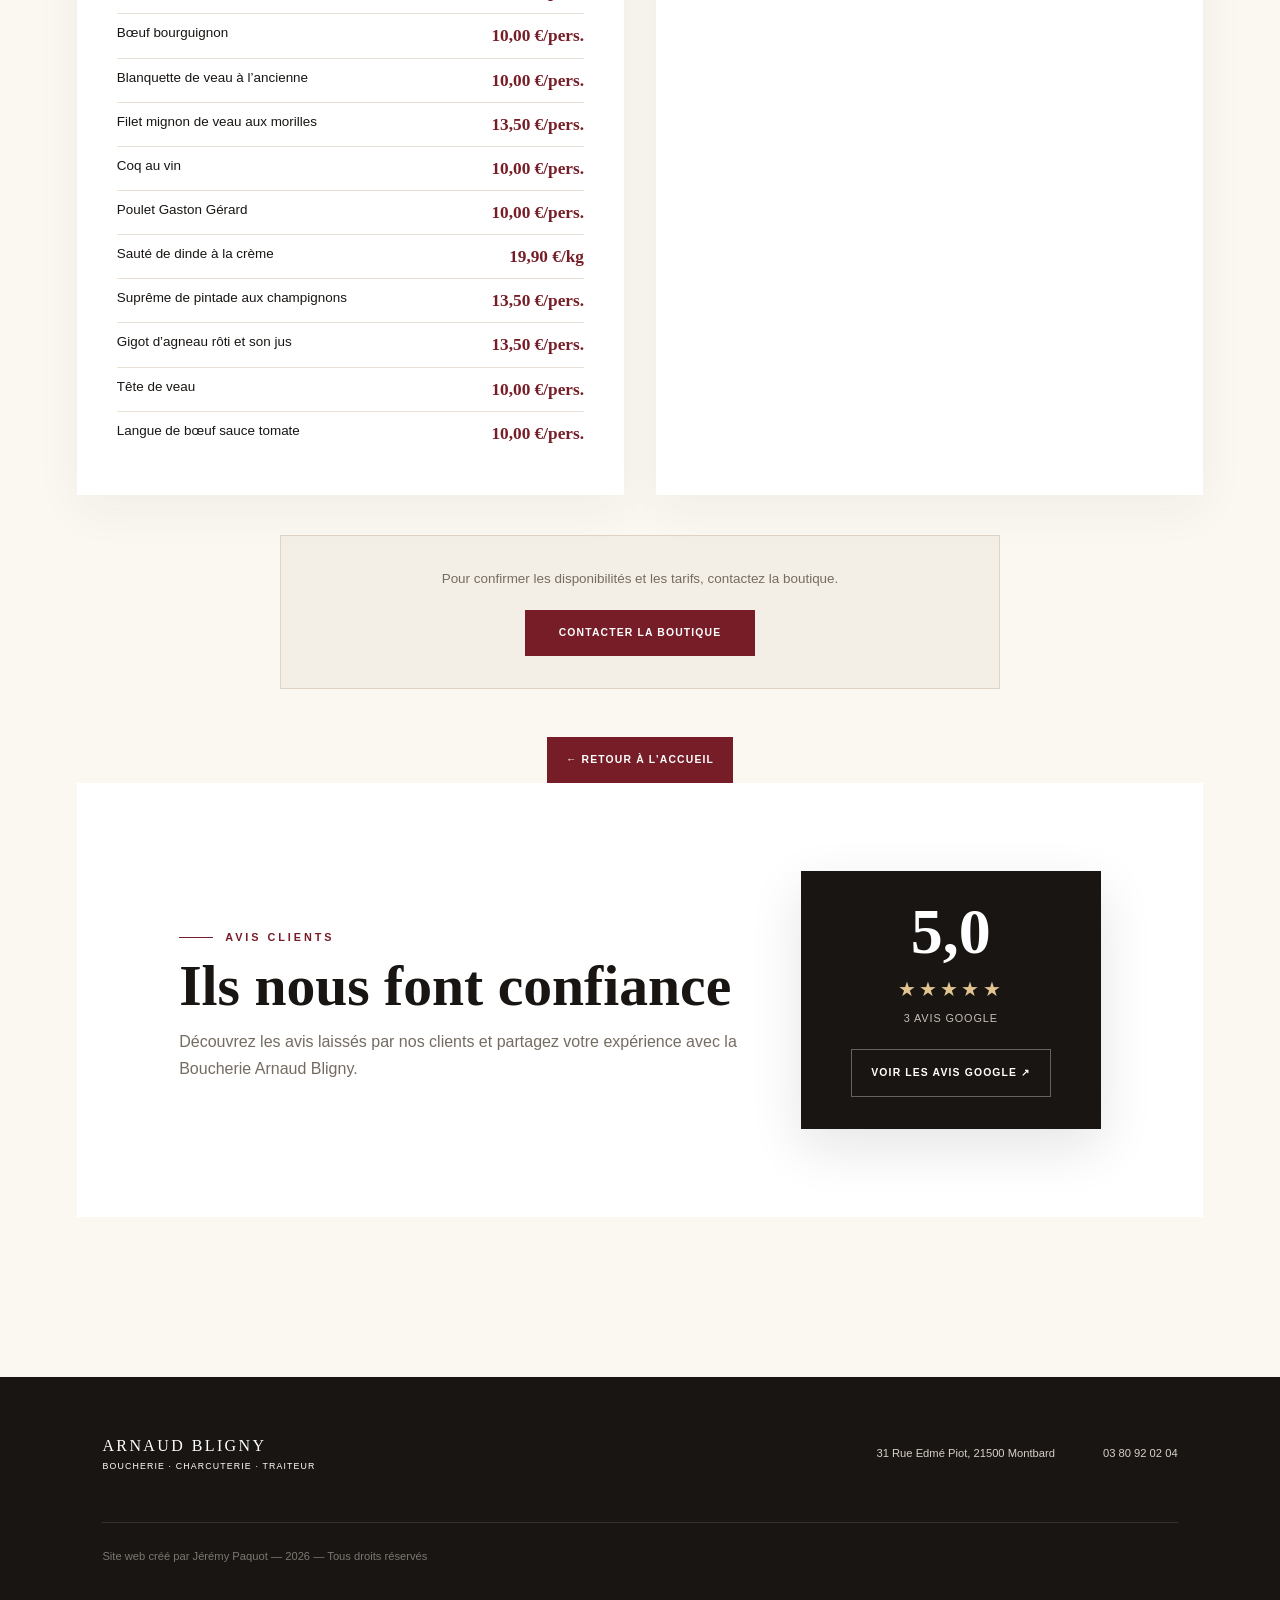
==== commit 9f51f3f2: "Harmoniser la typographie de la carte traiteur" ====
--- a/carte-traiteur.html
+++ b/carte-traiteur.html
@@ -6,23 +6,23 @@
   <title>Carte traiteur | Boucherie Arnaud Bligny à Montbard</title>
   <meta name="description" content="Découvrez la carte traiteur de la Boucherie Arnaud Bligny à Montbard : apéritifs, entrées, plats chauds, poissons et accompagnements.">
   <meta name="theme-color" content="#181512">
-  <link rel="icon" href="assets/logo-transparent.png">
+  <link rel="icon" href="assets/logo.jpg">
   <link rel="preconnect" href="https://fonts.googleapis.com">
   <link rel="preconnect" href="https://fonts.gstatic.com" crossorigin>
-  <link href="https://fonts.googleapis.com/css2?family=Cormorant+Garamond:wght@500;600;700&family=Montserrat:wght@400;500;600;700&display=swap" rel="stylesheet">
+  <link href="https://fonts.googleapis.com/css2?family=Barlow+Condensed:wght@500;600;700&family=Barlow:wght@400;500;600&family=Fraunces:opsz,wght@9..144,500;9..144,600;9..144,700&display=swap" rel="stylesheet">
   <link rel="stylesheet" href="style.css">
-  <link rel="stylesheet" href="overrides.css?v=8">
+  <link rel="stylesheet" href="overrides.css?v=12">
 </head>
 <body class="menu-page">
   <a class="skip-link" href="#contenu">Aller au contenu</a>
   <header class="site-header">
-    <a class="brand" href="index.html" aria-label="Retour à l'accueil"><img src="assets/logo-transparent.png" alt="Logo de la Boucherie Charcuterie Traiteur Arnaud Bligny"><span><b>Arnaud Bligny</b><small>Boucherie - Charcuterie - Traiteur</small></span></a>
+    <a class="brand" href="index.html" aria-label="Retour à l'accueil"><img src="assets/logo.jpg" alt="Logo de la Boucherie Charcuterie Traiteur Arnaud Bligny"><span><b>Arnaud Bligny</b><small>Boucherie - Charcuterie - Traiteur</small></span></a>
     <button class="menu-toggle" aria-expanded="false" aria-controls="menu"><span></span><span></span><span></span><span class="sr-only">Ouvrir le menu</span></button>
     <nav id="menu" aria-label="Navigation principale"><a href="index.html#boucherie">La boucherie</a><a href="index.html#produits">Nos produits</a><a href="carte-traiteur.html" aria-current="page">Carte traiteur</a><a href="index.html#horaires">Horaires</a><a class="nav-cta" href="index.html#contact">Nous trouver</a></nav>
   </header>
   <main id="contenu">
     <header class="menu-hero">
-      <img class="menu-logo" src="assets/logo-transparent.png" alt="Emblème Arnaud Bligny">
+      <img class="menu-logo" src="assets/logo.jpg" alt="Emblème Arnaud Bligny">
       <p class="eyebrow dark">Boucherie · Charcuterie · Traiteur</p>
       <h1>La carte traiteur</h1>
       <p>Des préparations pour vos repas, apéritifs et réceptions. Pour commander ou obtenir un conseil, contactez directement la boutique.</p>
--- a/overrides.css
+++ b/overrides.css
@@ -9,7 +9,7 @@
 .hours.section{position:relative;isolation:isolate;grid-template-columns:minmax(280px,.82fr) minmax(430px,1.18fr);align-items:start;gap:clamp(3rem,7vw,8rem);padding-top:7rem;padding-bottom:7rem;background:linear-gradient(135deg,#f7f2e9 0%,#eee4d5 100%);overflow:hidden}.hours.section:before{content:"";position:absolute;z-index:-1;width:420px;height:420px;border:1px solid #b7965c40;border-radius:50%;left:-190px;bottom:-240px}.hours-title{padding-top:.5rem}.hours-title h2{font-size:clamp(3.7rem,5vw,5.3rem);margin:.3em 0 .45em}.hours .status{display:inline-flex;width:auto;margin-top:.8rem;padding:.72rem 1rem;border:1px solid #d7c9b6;background:#fffaf3;box-shadow:0 8px 26px #493b2710;font-size:.65rem}.hours .status i{box-shadow:0 0 0 4px #b7965c18}.hours .status.open{color:#27683e;border-color:#8eb59a66;background:#f4fbf5}.hours .status.open i{box-shadow:0 0 0 4px #3f895922}.hours .holiday{margin-top:1.5rem;padding:1.15rem 1.25rem;border:1px solid #d9cabb;border-left:3px solid var(--wine);background:#ffffff80}.hours-list{position:relative;padding:1rem 2rem;background:#fffdf9;border:1px solid #ded3c4;box-shadow:0 24px 70px #3b2d1b12}.hours-list:before{content:"Horaires de la semaine";display:block;padding:.6rem 0 1rem;border-bottom:1px solid #ddd1c0;color:var(--gold);font-size:.6rem;font-weight:700;letter-spacing:.18em;text-transform:uppercase}.hours-list>div{display:grid;grid-template-columns:135px 1fr;align-items:center;gap:1.5rem;min-height:63px;padding:.85rem .25rem;border-bottom:1px solid #e8dfd3}.hours-list>div:last-child{border-bottom:0}.hours-list strong{font-size:.68rem}.hours-list span{font-size:1.12rem;text-align:right}.hours-list .today{margin:.45rem -.85rem;padding:.9rem 1.1rem;border:0;border-radius:4px;background:var(--wine);color:#fff;box-shadow:0 10px 28px #761d2730}.hours-list .today strong,.hours-list .today span,.hours-list .today b{color:#fff}
 @media(max-width:900px){.site-header{height:88px}.brand img{width:72px;height:72px}.brand b{font-size:1.25rem}.brand small{font-size:.62rem}.menu-invite{align-items:flex-start;flex-direction:column}}
 @media(max-width:900px){.hours.section{grid-template-columns:1fr;gap:2.5rem;padding-top:5rem;padding-bottom:5rem}.hours-title{display:grid;grid-template-columns:1fr auto;column-gap:2rem;align-items:end}.hours-title .eyebrow,.hours-title h2{grid-column:1}.hours-title .status{grid-column:2;grid-row:1/3}.hours-title .holiday{grid-column:1/-1}.hours-list{padding:1rem 1.5rem}}
-@media(max-width:560px){.brand{gap:12px}.brand img{width:66px;height:66px}.brand b{font-size:1.02rem;letter-spacing:.13em}.brand small{font-size:.54rem;letter-spacing:.08em}}
+@media(max-width:560px){.brand{gap:10px;min-width:0}.brand img{flex:0 0 auto;width:62px;height:62px}.brand span{min-width:0}.brand b{font-size:.96rem;letter-spacing:.1em;white-space:nowrap}.brand small{display:block;font-size:.48rem;line-height:1.35;letter-spacing:.045em;white-space:nowrap}}
 @media(max-width:560px){.hours.section{gap:1.75rem;padding-top:4rem;padding-bottom:4rem}.hours-title{display:block}.hours-title h2{font-size:3.3rem}.hours .status{margin-top:.5rem}.hours-list{padding:.75rem 1rem}.hours-list>div{grid-template-columns:1fr;gap:.1rem;min-height:0;padding:.8rem .2rem}.hours-list span{text-align:left;font-size:1.05rem}.hours-list .today{margin:.4rem -.35rem;padding:.85rem .75rem}}
 
 /* Horaires : version finale sobre et très lisible */
@@ -24,4 +24,8 @@
 .google-reviews{padding:5.5rem 8vw;background:#fff}.google-reviews-inner{display:grid;grid-template-columns:1fr auto;align-items:center;gap:3rem;width:min(1100px,100%);margin:0 auto}.google-reviews h2{font-size:clamp(2.8rem,4.5vw,4.7rem);margin:.2em 0}.google-reviews-copy>p:last-child{max-width:590px;margin:1rem 0 0;color:var(--muted)}.google-rating{min-width:300px;padding:2rem 2.25rem;text-align:center;background:var(--ink);color:#fff;box-shadow:0 18px 50px #1815121c}.google-rating strong{display:block;font-family:"Cormorant Garamond",serif;font-size:4rem;line-height:.9}.google-stars{display:block;margin:.75rem 0 .25rem;color:#e1c48f;font-size:1.25rem;letter-spacing:.16em}.google-rating small{display:block;margin-bottom:1.35rem;color:#c8c0b7;font-size:.68rem;letter-spacing:.08em;text-transform:uppercase}.google-rating .button{border:1px solid #ffffff55;color:#fff}
 @media(max-width:800px){.google-reviews{padding:4.5rem 6vw}.google-reviews-inner{grid-template-columns:1fr;gap:2rem}.google-rating{width:100%;min-width:0}}
 @media(max-width:800px){.menu-page main{padding:4rem 5vw}.menu-sections{grid-template-columns:1fr}.menu-card{padding:1.6rem}.menu-items li{grid-template-columns:1fr}.menu-items strong{margin-top:-.3rem}.menu-page .site-header nav a{color:white}}
+
+/* Presse : source avant la photo sur mobile uniquement */
+.press-mobile-heading{display:none}
+@media(max-width:900px){.press-mobile-heading{display:block;padding:4rem 6vw 1.5rem;background:var(--wine);color:#fff}.press-mobile-heading .eyebrow{margin:0 0 .65rem}.press-mobile-heading .source{display:block;color:#d9b8b6;font-size:.7rem;letter-spacing:.12em;text-transform:uppercase}.press-copy>.eyebrow,.press-copy>.source{display:none}}
 
